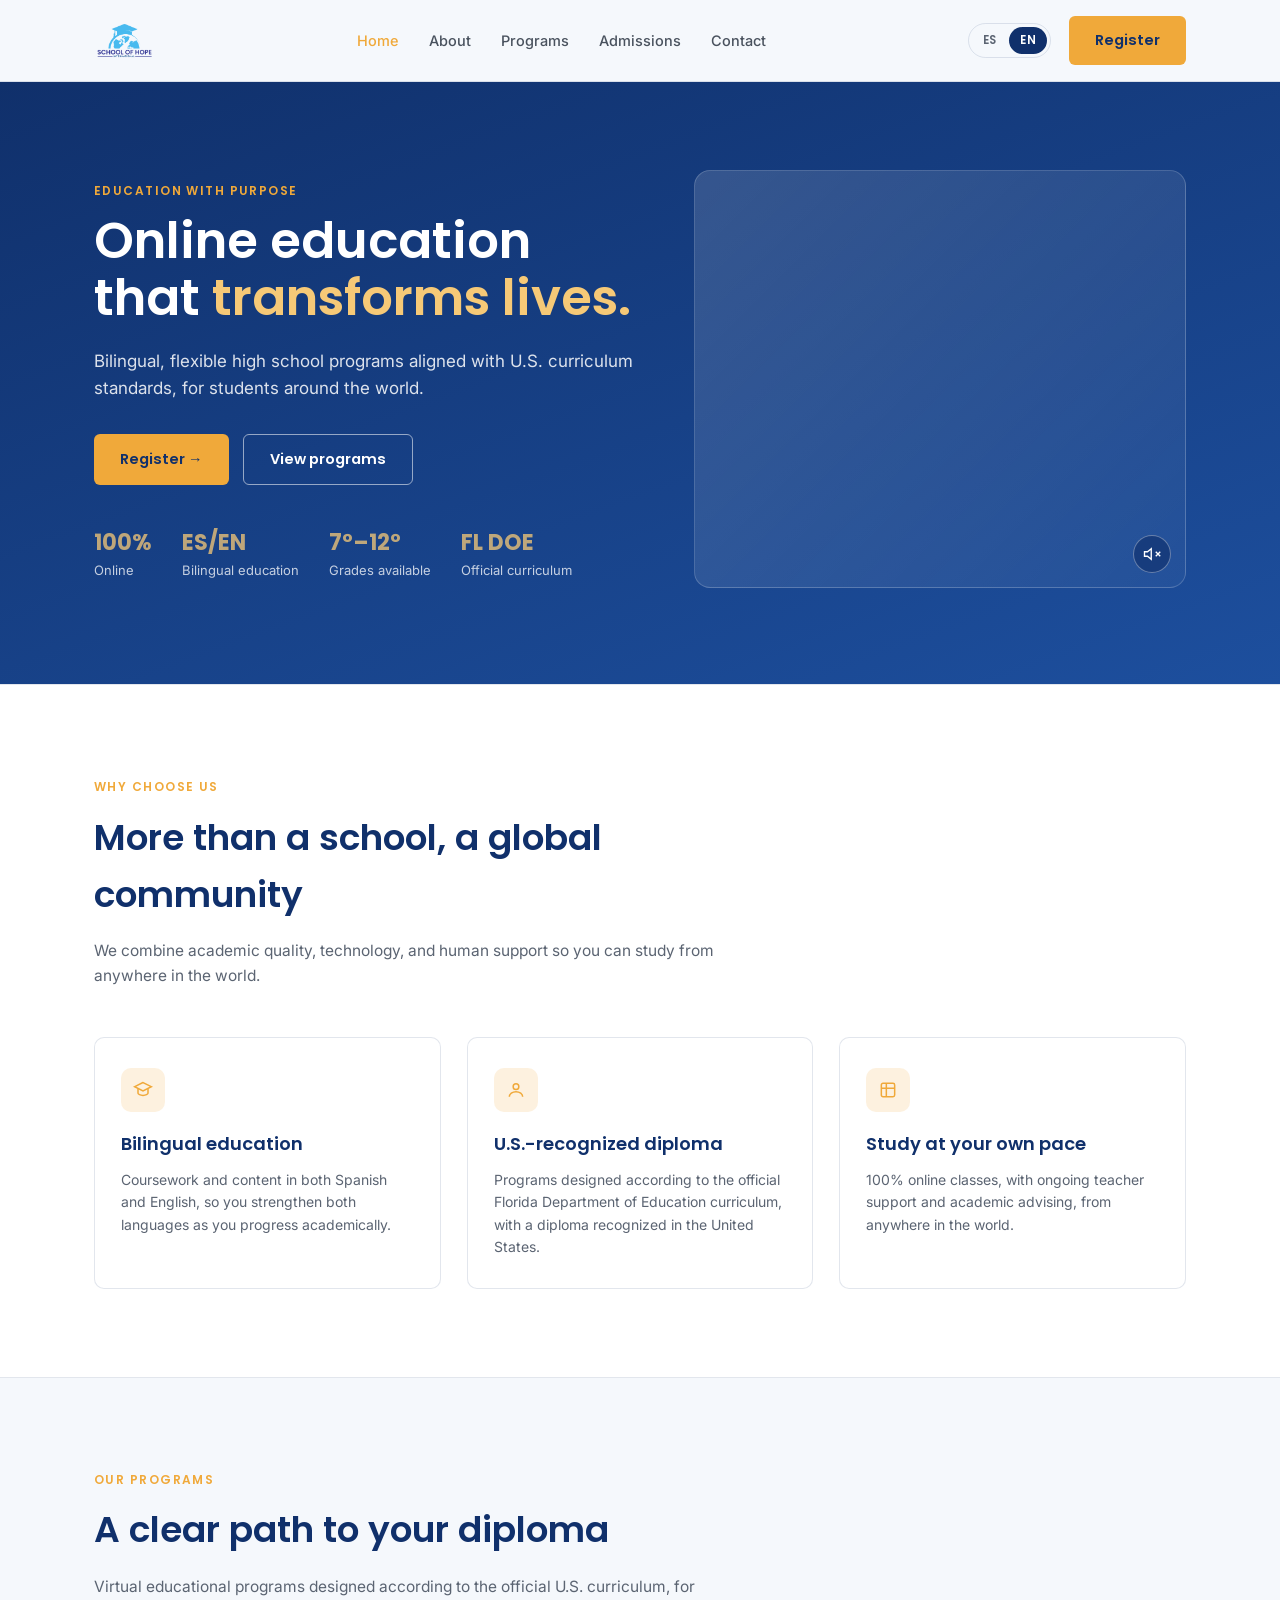
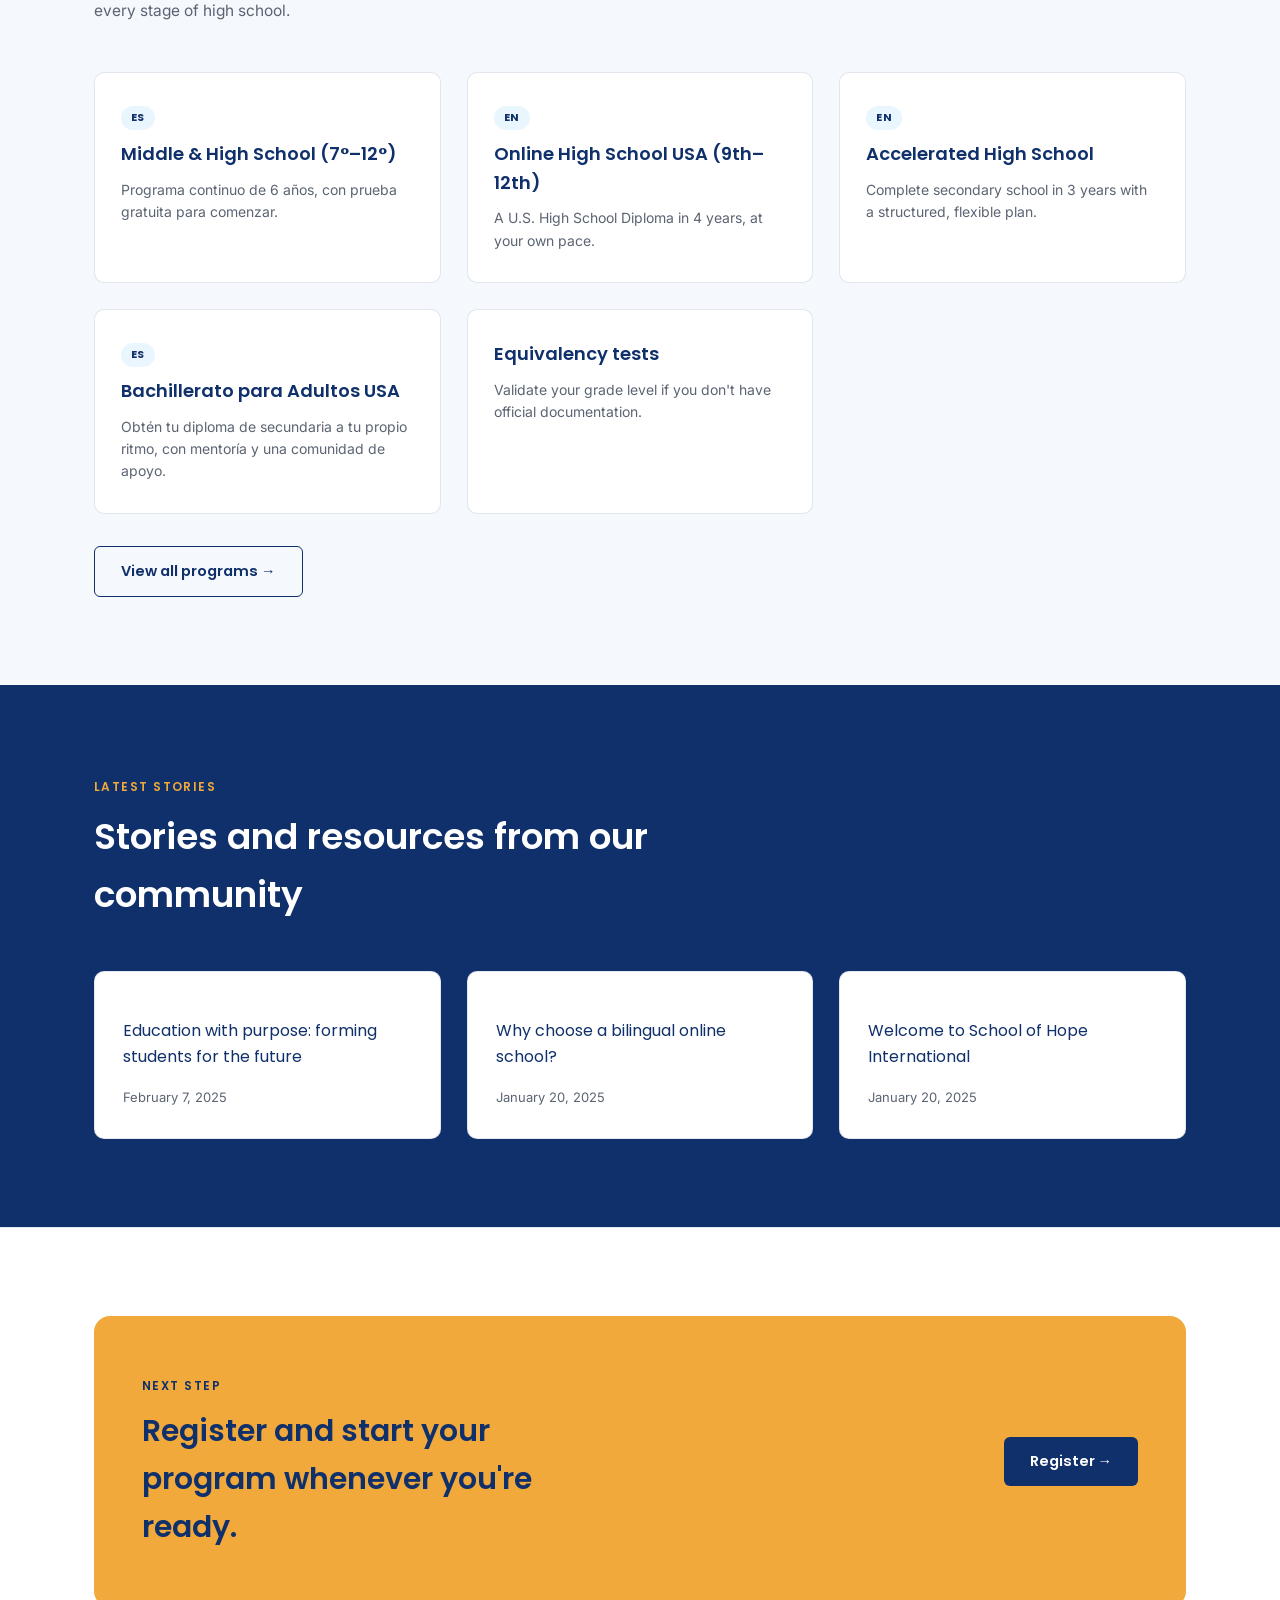
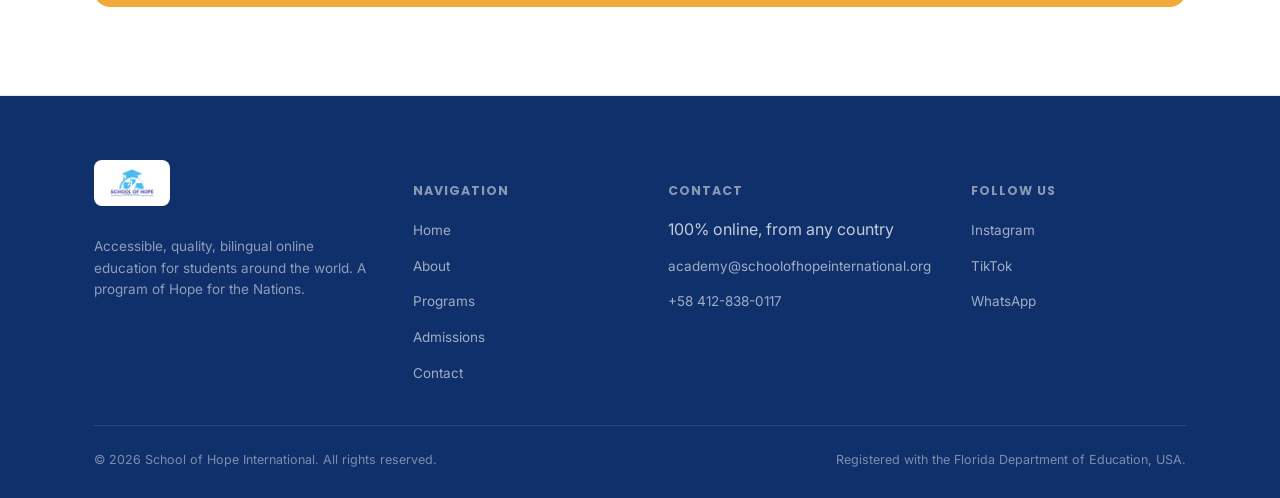
==== index.html @ 3ea9f22f "added video to home page" ====
<!doctype html>
<html lang="es">
<head>
<meta charset="utf-8" />
<meta name="viewport" content="width=device-width, initial-scale=1" />
<title>School of Hope International — Inicio</title>
<meta name="description" content="School of Hope International: bachillerato online y bilingüe, registrado en el Departamento de Educación de Florida, para estudiantes de todo el mundo." />
<link rel="preconnect" href="https://fonts.googleapis.com">
<link href="https://fonts.googleapis.com/css2?family=Inter:wght@400;500;600&family=Poppins:wght@500;600;700&display=swap" rel="stylesheet">
<link rel="stylesheet" href="css/style.css">
</head>
<body>

<header class="site-header">
  <nav class="nav container">
    <a href="index.html" class="brand">
      <img src="assets/logo.png" alt="School of Hope International" class="brand-logo">
    </a>
    <button class="nav-toggle" aria-label="Abrir menú"><span></span><span></span><span></span></button>
    <div class="nav-links">
      <a href="index.html" class="active"><span data-lang="es">Inicio</span><span data-lang="en" hidden>Home</span></a>
      <a href="sobre-nosotros.html"><span data-lang="es">Nosotros</span><span data-lang="en" hidden>About</span></a>
      <a href="programas.html"><span data-lang="es">Programas</span><span data-lang="en" hidden>Programs</span></a>
      <a href="admisiones.html"><span data-lang="es">Admisiones</span><span data-lang="en" hidden>Admissions</span></a>
      <a href="contacto.html"><span data-lang="es">Contacto</span><span data-lang="en" hidden>Contact</span></a>
    </div>
    <div class="nav-cta">
      <div class="lang-switch">
        <button type="button" class="lang-btn" data-set-lang="es">ES</button>
        <button type="button" class="lang-btn" data-set-lang="en">EN</button>
      </div>
      <a href="https://academy.schoolofhopeinternational.org/registro" class="btn btn-primary" target="_blank" rel="noopener"><span data-lang="es">Regístrate</span><span data-lang="en" hidden>Register</span></a>
    </div>
  </nav>
</header>

<section class="hero">
  <div class="container hero-grid">
    <div>
      <span class="eyebrow"><span data-lang="es">Educación con propósito</span><span data-lang="en" hidden>Education with purpose</span></span>
      <h1 data-lang="es">Educación en línea que <span>transforma vidas.</span></h1>
      <h1 data-lang="en" hidden>Online education that <span>transforms lives.</span></h1>
      <p class="lead" data-lang="es">Programas de bachillerato bilingües y flexibles, alineados al currículo de Estados Unidos, para estudiantes de todo el mundo.</p>
      <p class="lead" data-lang="en" hidden>Bilingual, flexible high school programs aligned with U.S. curriculum standards, for students around the world.</p>
      <div class="hero-actions">
        <a href="https://academy.schoolofhopeinternational.org/registro" class="btn btn-primary" target="_blank" rel="noopener"><span data-lang="es">Regístrate →</span><span data-lang="en" hidden>Register →</span></a>
        <a href="programas.html" class="btn btn-outline"><span data-lang="es">Ver programas</span><span data-lang="en" hidden>View programs</span></a>
      </div>
      <div class="hero-stats">
        <div><strong>100%</strong><span data-lang="es">En línea</span><span data-lang="en" hidden>Online</span></div>
        <div><strong>ES/EN</strong><span data-lang="es">Educación bilingüe</span><span data-lang="en" hidden>Bilingual education</span></div>
        <div><strong>7°–12°</strong><span data-lang="es">Grados disponibles</span><span data-lang="en" hidden>Grades available</span></div>
        <div><strong>FL DOE</strong><span data-lang="es">Currículo oficial</span><span data-lang="en" hidden>Official curriculum</span></div>
      </div>
    </div>
    <div class="hero-visual">
      <div class="yt-bg-wrap">
        <iframe src="https://www.youtube.com/embed/GX32_cBIy74?autoplay=1&mute=1&loop=1&playlist=GX32_cBIy74&controls=0&modestbranding=1&rel=0&iv_load_policy=3&playsinline=1&disablekb=1&fs=0&enablejsapi=1" title="School of Hope International" frameborder="0" allow="autoplay; encrypted-media"></iframe>
      </div>
      <button type="button" class="yt-mute-toggle is-muted" aria-label="Activar sonido">
        <svg class="icon-muted" width="18" height="18" viewBox="0 0 24 24" fill="none" stroke="currentColor" stroke-width="1.8"><path d="M11 5 6 9H2v6h4l5 4V5Z"/><path d="M23 9l-6 6M17 9l6 6"/></svg>
        <svg class="icon-unmuted" width="18" height="18" viewBox="0 0 24 24" fill="none" stroke="currentColor" stroke-width="1.8"><path d="M11 5 6 9H2v6h4l5 4V5Z"/><path d="M15.5 8.5a5 5 0 0 1 0 7M19 5a9 9 0 0 1 0 14"/></svg>
      </button>
    </div>
  </div>
</section>

<section class="bg-alt">
  <div class="container">
    <div class="section-head">
      <span class="eyebrow"><span data-lang="es">Por qué elegirnos</span><span data-lang="en" hidden>Why choose us</span></span>
      <h2 data-lang="es">Más que una escuela, una comunidad global</h2>
      <h2 data-lang="en" hidden>More than a school, a global community</h2>
      <p class="sub" data-lang="es">Combinamos calidad académica, tecnología y acompañamiento humano para que estudies desde cualquier lugar del mundo.</p>
      <p class="sub" data-lang="en" hidden>We combine academic quality, technology, and human support so you can study from anywhere in the world.</p>
    </div>
    <div class="grid-3">
      <div class="card">
        <div class="icon"><svg width="20" height="20" viewBox="0 0 24 24" fill="none" stroke="currentColor" stroke-width="1.8"><path d="M12 3 2 8l10 5 10-5-10-5Z"/><path d="M6 10.5V16c0 1 2.7 2.5 6 2.5s6-1.5 6-2.5v-5.5"/></svg></div>
        <h3 data-lang="es">Educación bilingüe</h3>
        <h3 data-lang="en" hidden>Bilingual education</h3>
        <p data-lang="es">Clases y contenidos en español e inglés, diseñados para que domines ambos idiomas mientras avanzas académicamente.</p>
        <p data-lang="en" hidden>Coursework and content in both Spanish and English, so you strengthen both languages as you progress academically.</p>
      </div>
      <div class="card">
        <div class="icon"><svg width="20" height="20" viewBox="0 0 24 24" fill="none" stroke="currentColor" stroke-width="1.8"><circle cx="12" cy="8" r="3.4"/><path d="M4 20c0-3.5 3.6-6 8-6s8 2.5 8 6"/></svg></div>
        <h3 data-lang="es">Diploma reconocido en EE. UU.</h3>
        <h3 data-lang="en" hidden>U.S.-recognized diploma</h3>
        <p data-lang="es">Programas diseñados según el currículo oficial del Departamento de Educación de Florida, con un diploma reconocido en Estados Unidos.</p>
        <p data-lang="en" hidden>Programs designed according to the official Florida Department of Education curriculum, with a diploma recognized in the United States.</p>
      </div>
      <div class="card">
        <div class="icon"><svg width="20" height="20" viewBox="0 0 24 24" fill="none" stroke="currentColor" stroke-width="1.8"><rect x="4" y="4" width="16" height="16" rx="2"/><path d="M4 10h16M10 4v16"/></svg></div>
        <h3 data-lang="es">Estudia a tu propio ritmo</h3>
        <h3 data-lang="en" hidden>Study at your own pace</h3>
        <p data-lang="es">Clases 100% en línea, con acompañamiento docente y asesoría académica constante, desde cualquier lugar del mundo.</p>
        <p data-lang="en" hidden>100% online classes, with ongoing teacher support and academic advising, from anywhere in the world.</p>
      </div>
    </div>
  </div>
</section>

<section>
  <div class="container">
    <div class="section-head">
      <span class="eyebrow"><span data-lang="es">Nuestros programas</span><span data-lang="en" hidden>Our programs</span></span>
      <h2 data-lang="es">Un camino claro hacia tu diploma</h2>
      <h2 data-lang="en" hidden>A clear path to your diploma</h2>
      <p class="sub" data-lang="es">Programas educativos virtuales diseñados según el currículo oficial de Estados Unidos, para cada etapa de la secundaria.</p>
      <p class="sub" data-lang="en" hidden>Virtual educational programs designed according to the official U.S. curriculum, for every stage of high school.</p>
    </div>
    <div class="grid-3">
      <div class="card">
        <span class="lang-tag">ES</span>
        <h3>Middle &amp; High School (7°–12°)</h3>
        <p>Programa continuo de 6 años, con prueba gratuita para comenzar.</p>
      </div>
      <div class="card">
        <span class="lang-tag">EN</span>
        <h3>Online High School USA (9th–12th)</h3>
        <p>A U.S. High School Diploma in 4 years, at your own pace.</p>
      </div>
      <div class="card">
        <span class="lang-tag">EN</span>
        <h3>Accelerated High School</h3>
        <p>Complete secondary school in 3 years with a structured, flexible plan.</p>
      </div>
      <div class="card">
        <span class="lang-tag">ES</span>
        <h3>Bachillerato para Adultos USA</h3>
        <p>Obtén tu diploma de secundaria a tu propio ritmo, con mentoría y una comunidad de apoyo.</p>
      </div>
      <div class="card">
        <h3 data-lang="es">Pruebas de equivalencia</h3>
        <h3 data-lang="en" hidden>Equivalency tests</h3>
        <p data-lang="es">Valida tu grado escolar si no cuentas con documentación oficial.</p>
        <p data-lang="en" hidden>Validate your grade level if you don't have official documentation.</p>
      </div>
    </div>
    <div style="margin-top:32px;">
      <a href="programas.html" class="btn btn-outline-navy"><span data-lang="es">Ver todos los programas →</span><span data-lang="en" hidden>View all programs →</span></a>
    </div>
  </div>
</section>

<section class="bg-navy">
  <div class="container">
    <div class="section-head">
      <span class="eyebrow"><span data-lang="es">Últimas historias</span><span data-lang="en" hidden>Latest stories</span></span>
      <h2 data-lang="es">Historias y recursos de nuestra comunidad</h2>
      <h2 data-lang="en" hidden>Stories and resources from our community</h2>
    </div>
    <div class="grid-3">
      <div class="quote-card">
        <p class="quote-text" style="font-style:normal;" data-lang="es"><a href="https://schoolofhopeinternational.org/educacion-con-proposito/" target="_blank" rel="noopener">Educación con propósito: formando estudiantes para el futuro</a></p>
        <p class="quote-text" style="font-style:normal;" data-lang="en" hidden><a href="https://schoolofhopeinternational.org/educacion-con-proposito/" target="_blank" rel="noopener">Education with purpose: forming students for the future</a></p>
        <div class="attribution"><span data-lang="es">febrero 7, 2025</span><span data-lang="en" hidden>February 7, 2025</span></div>
      </div>
      <div class="quote-card">
        <p class="quote-text" style="font-style:normal;" data-lang="es"><a href="https://schoolofhopeinternational.org/escuela-online-bilingue/" target="_blank" rel="noopener">¿Por qué elegir una escuela online bilingüe?</a></p>
        <p class="quote-text" style="font-style:normal;" data-lang="en" hidden><a href="https://schoolofhopeinternational.org/escuela-online-bilingue/" target="_blank" rel="noopener">Why choose a bilingual online school?</a></p>
        <div class="attribution"><span data-lang="es">enero 20, 2025</span><span data-lang="en" hidden>January 20, 2025</span></div>
      </div>
      <div class="quote-card">
        <p class="quote-text" style="font-style:normal;" data-lang="es"><a href="https://schoolofhopeinternational.org/bienvenidos-a-school-of-hope-international/" target="_blank" rel="noopener">Bienvenidos a School of Hope International</a></p>
        <p class="quote-text" style="font-style:normal;" data-lang="en" hidden><a href="https://schoolofhopeinternational.org/bienvenidos-a-school-of-hope-international/" target="_blank" rel="noopener">Welcome to School of Hope International</a></p>
        <div class="attribution"><span data-lang="es">enero 20, 2025</span><span data-lang="en" hidden>January 20, 2025</span></div>
      </div>
    </div>
  </div>
</section>

<section class="bg-alt">
  <div class="container">
    <div class="cta-banner">
      <div>
        <span class="eyebrow" style="color:var(--navy);"><span data-lang="es">Próximo paso</span><span data-lang="en" hidden>Next step</span></span>
        <h2 data-lang="es">Regístrate y comienza tu programa cuando quieras.</h2>
        <h2 data-lang="en" hidden>Register and start your program whenever you're ready.</h2>
      </div>
      <a href="https://academy.schoolofhopeinternational.org/registro" class="btn" style="background:var(--navy); color:#fff;" target="_blank" rel="noopener"><span data-lang="es">Regístrate →</span><span data-lang="en" hidden>Register →</span></a>
    </div>
  </div>
</section>

<footer class="site-footer">
  <div class="container">
    <div class="footer-grid">
      <div>
        <div class="footer-logo-card"><img src="assets/logo.png" alt="School of Hope International"></div>
        <p class="desc" data-lang="es">Educación bilingüe en línea, accesible y de calidad, para estudiantes de todo el mundo. Un programa de Hope for the Nations.</p>
        <p class="desc" data-lang="en" hidden>Accessible, quality, bilingual online education for students around the world. A program of Hope for the Nations.</p>
      </div>
      <div>
        <h5><span data-lang="es">Navegación</span><span data-lang="en" hidden>Navigation</span></h5>
        <ul class="footer-links">
          <li><a href="index.html"><span data-lang="es">Inicio</span><span data-lang="en" hidden>Home</span></a></li>
          <li><a href="sobre-nosotros.html"><span data-lang="es">Nosotros</span><span data-lang="en" hidden>About</span></a></li>
          <li><a href="programas.html"><span data-lang="es">Programas</span><span data-lang="en" hidden>Programs</span></a></li>
          <li><a href="admisiones.html"><span data-lang="es">Admisiones</span><span data-lang="en" hidden>Admissions</span></a></li>
          <li><a href="contacto.html"><span data-lang="es">Contacto</span><span data-lang="en" hidden>Contact</span></a></li>
        </ul>
      </div>
      <div>
        <h5><span data-lang="es">Contacto</span><span data-lang="en" hidden>Contact</span></h5>
        <ul class="footer-links">
          <li><span data-lang="es">100% en línea, desde cualquier país</span><span data-lang="en" hidden>100% online, from any country</span></li>
          <li><a href="mailto:academy@schoolofhopeinternational.org">academy@schoolofhopeinternational.org</a></li>
          <li><a href="tel:+584128380117">+58 412-838-0117</a></li>
        </ul>
      </div>
      <div>
        <h5><span data-lang="es">Síguenos</span><span data-lang="en" hidden>Follow us</span></h5>
        <ul class="footer-links">
          <li><a href="https://instagram.com/schoolofhopeinternational" target="_blank" rel="noopener">Instagram</a></li>
          <li><a href="https://tiktok.com/@school.of.hope.in" target="_blank" rel="noopener">TikTok</a></li>
          <li><a href="https://wa.me/584243558239" target="_blank" rel="noopener">WhatsApp</a></li>
        </ul>
      </div>
    </div>
    <div class="footer-bottom">
      <span data-lang="es">© 2026 School of Hope International. Todos los derechos reservados.</span>
      <span data-lang="en" hidden>© 2026 School of Hope International. All rights reserved.</span>
      <span data-lang="es">Registrada en el Departamento de Educación de Florida, EE. UU.</span>
      <span data-lang="en" hidden>Registered with the Florida Department of Education, USA.</span>
    </div>
  </div>
</footer>
<script src="js/script.js?v=2"></script>
</body>
</html>
---- css/style.css ----
/* ============================================================
   Plantilla Web para Colegios — style.css
   Cambia los colores principales aquí abajo para personalizar
   toda la plantilla de una vez.
   ============================================================ */

:root {
  --navy: #10306b;
  --navy-soft: #1d4f9e;
  --sky: #3fa9dc;
  --sky-soft: #eaf6fd;
  --gold: #f0a93a;
  --gold-soft: #f6c977;
  --paper: #f5f8fc;
  --paper-card: #ffffff;
  --ink: #1f2937;
  --ink-muted: #5b6472;
  --line: rgba(16, 48, 107, 0.12);
  --font-heading: "Poppins", sans-serif;
  --font-body: "Inter", sans-serif;
}

* { box-sizing: border-box; }

html { scroll-behavior: smooth; }

body {
  margin: 0;
  font-family: var(--font-body);
  color: var(--ink);
  background: var(--paper);
  line-height: 1.6;
}

img { max-width: 100%; display: block; }

a { color: inherit; text-decoration: none; }

h1, h2, h3, h4 {
  font-family: var(--font-heading);
  font-weight: 600;
  margin: 0;
  color: var(--navy);
}

.container {
  width: 100%;
  max-width: 1140px;
  margin: 0 auto;
  padding: 0 24px;
}

.eyebrow {
  font-family: var(--font-heading);
  font-size: 12px;
  font-weight: 600;
  letter-spacing: 0.12em;
  text-transform: uppercase;
  color: var(--gold);
  margin-bottom: 12px;
  display: inline-block;
}

.btn {
  display: inline-flex;
  align-items: center;
  gap: 8px;
  font-family: var(--font-heading);
  font-weight: 600;
  font-size: 14.5px;
  padding: 13px 26px;
  border-radius: 6px;
  transition: transform 0.15s ease, box-shadow 0.15s ease;
}

.btn-primary {
  background: var(--gold);
  color: var(--navy);
}

.btn-primary:hover {
  transform: translateY(-2px);
  box-shadow: 0 8px 18px rgba(240, 169, 58, 0.35);
}

.btn-outline {
  border: 1.5px solid rgba(255, 255, 255, 0.55);
  color: #fff;
}

.btn-outline:hover {
  background: rgba(255, 255, 255, 0.1);
}

.btn-outline-navy {
  border: 1.5px solid var(--navy);
  color: var(--navy);
}

.btn-outline-navy:hover {
  background: rgba(16, 48, 107, 0.06);
}

/* ---------- HEADER / NAV ---------- */

.site-header {
  position: sticky;
  top: 0;
  z-index: 50;
  background: rgba(245, 248, 252, 0.92);
  backdrop-filter: blur(8px);
  border-bottom: 1px solid var(--line);
}

.nav {
  display: flex;
  align-items: center;
  justify-content: space-between;
  padding: 16px 24px;
}

.brand {
  display: flex;
  align-items: center;
  gap: 10px;
  font-family: var(--font-heading);
  font-weight: 700;
  font-size: 18px;
  color: var(--navy);
}

.brand .logo-mark {
  width: 34px;
  height: 34px;
  border-radius: 8px;
  background: var(--navy);
  display: flex;
  align-items: center;
  justify-content: center;
}

.brand-logo { height: 38px; width: auto; display: block; }

.footer-logo-card {
  display: inline-flex;
  background: #fff;
  border-radius: 8px;
  padding: 8px 14px;
  margin-bottom: 16px;
}
.footer-logo-card img { height: 30px; width: auto; display: block; }

.nav-links {
  display: flex;
  align-items: center;
  gap: 30px;
  font-size: 14.5px;
  font-weight: 500;
}

.nav-links a {
  opacity: 0.8;
  transition: opacity 0.15s ease;
}

.nav-links a:hover,
.nav-links a.active {
  opacity: 1;
  color: var(--gold);
}

.nav-cta {
  display: flex;
  align-items: center;
  gap: 18px;
}

.lang-switch {
  display: flex;
  align-items: center;
  border: 1px solid var(--line);
  border-radius: 20px;
  padding: 3px;
  gap: 2px;
}

.lang-btn {
  font-family: var(--font-heading);
  font-size: 11.5px;
  font-weight: 600;
  letter-spacing: 0.03em;
  color: var(--ink-muted);
  background: none;
  border: none;
  border-radius: 16px;
  padding: 5px 11px;
  cursor: pointer;
  transition: background 0.15s ease, color 0.15s ease;
}

.lang-btn.active {
  background: var(--navy);
  color: #fff;
}

.nav-toggle {
  display: none;
  background: none;
  border: none;
  cursor: pointer;
  padding: 6px;
}

.nav-toggle span {
  display: block;
  width: 24px;
  height: 2px;
  background: var(--navy);
  margin: 5px 0;
  transition: 0.2s ease;
}

@media (max-width: 860px) {
  .nav-links { position: absolute; top: 100%; left: 0; right: 0; background: var(--paper); flex-direction: column; align-items: flex-start; gap: 0; border-bottom: 1px solid var(--line); max-height: 0; overflow: hidden; transition: max-height 0.25s ease; }
  .nav-links.open { max-height: 400px; }
  .nav-links a { padding: 14px 24px; width: 100%; border-bottom: 1px solid var(--line); }
  .nav-toggle { display: block; }
  .nav-cta .btn-primary { display: none; }
}

/* ---------- HERO ---------- */

.hero {
  background: linear-gradient(160deg, var(--navy) 0%, var(--navy-soft) 100%);
  color: #fff;
  padding: 88px 0 96px;
}

.hero-grid {
  display: grid;
  grid-template-columns: 1.05fr 0.95fr;
  gap: 56px;
  align-items: center;
}

.hero h1 {
  color: #fff;
  font-size: clamp(32px, 4.4vw, 50px);
  line-height: 1.15;
  margin-bottom: 20px;
}

.hero h1 span { color: var(--gold-soft); }

.hero p.lead {
  font-size: 17px;
  max-width: 50ch;
  opacity: 0.85;
  margin-bottom: 32px;
}

.hero-actions { display: flex; gap: 14px; flex-wrap: wrap; margin-bottom: 40px; }

.hero-stats {
  display: flex;
  gap: 30px;
  flex-wrap: wrap;
  font-size: 13px;
  opacity: 0.75;
}

.hero-stats strong {
  display: block;
  font-family: var(--font-heading);
  font-size: 22px;
  color: var(--gold-soft);
}

.hero-visual {
  aspect-ratio: 4/3.4;
  border-radius: 16px;
  background: linear-gradient(135deg, rgba(255,255,255,0.14), rgba(255,255,255,0.04));
  border: 1px solid rgba(255,255,255,0.18);
  display: flex;
  align-items: center;
  justify-content: center;
  position: relative;
  overflow: hidden;
}

.hero-visual .placeholder-label {
  font-family: var(--font-heading);
  font-size: 13px;
  letter-spacing: 0.08em;
  text-transform: uppercase;
  color: rgba(255,255,255,0.55);
  border: 1px dashed rgba(255,255,255,0.3);
  padding: 10px 18px;
  border-radius: 6px;
}

/* Crops a 16:9 embed to fill the 4/3.4 .hero-visual box, like object-fit: cover. */
.yt-bg-wrap {
  position: absolute;
  inset: 0;
  overflow: hidden;
  pointer-events: none;
}
.yt-bg-wrap iframe {
  position: absolute;
  top: 0;
  left: 50%;
  width: 152%;
  height: 100%;
  transform: translateX(-50%);
  border: 0;
}

.yt-mute-toggle {
  position: absolute;
  right: 14px;
  bottom: 14px;
  z-index: 2;
  width: 38px;
  height: 38px;
  border-radius: 50%;
  background: rgba(16,48,107,0.6);
  border: 1px solid rgba(255,255,255,0.35);
  color: #fff;
  display: flex;
  align-items: center;
  justify-content: center;
  cursor: pointer;
  transition: background 0.15s ease;
}
.yt-mute-toggle:hover { background: rgba(16,48,107,0.85); }
.yt-mute-toggle .icon-unmuted { display: none; }
.yt-mute-toggle:not(.is-muted) .icon-muted { display: none; }
.yt-mute-toggle:not(.is-muted) .icon-unmuted { display: block; }

/* ---------- SECTIONS ---------- */

section { padding: 88px 0; }

.section-head { max-width: 640px; margin-bottom: 48px; }
.section-head p.eyebrow { margin-bottom: 12px; }
.section-head h2 { font-size: clamp(26px, 3.2vw, 36px); margin-bottom: 12px; }
.section-head p.sub { color: var(--ink-muted); font-size: 15.5px; }

.bg-alt { background: var(--paper-card); border-top: 1px solid var(--line); border-bottom: 1px solid var(--line); }
.bg-navy { background: var(--navy); color: #fff; }
.bg-navy .section-head h2 { color: #fff; }
.bg-navy .section-head p.sub { color: rgba(255,255,255,0.7); }

.grid-3 { display: grid; grid-template-columns: repeat(3, 1fr); gap: 26px; }
.grid-2 { display: grid; grid-template-columns: repeat(2, 1fr); gap: 26px; }
.grid-4 { display: grid; grid-template-columns: repeat(4, 1fr); gap: 22px; }

@media (max-width: 860px) {
  .hero-grid { grid-template-columns: 1fr; }
  .grid-3, .grid-4 { grid-template-columns: 1fr 1fr; }
  .grid-2 { grid-template-columns: 1fr; }
}
@media (max-width: 560px) {
  .grid-3, .grid-4 { grid-template-columns: 1fr; }
}

.card {
  background: var(--paper-card);
  border: 1px solid var(--line);
  border-radius: 10px;
  padding: 30px 26px;
}

.card .icon {
  width: 44px;
  height: 44px;
  border-radius: 10px;
  background: rgba(240, 169, 58, 0.16);
  display: flex;
  align-items: center;
  justify-content: center;
  margin-bottom: 18px;
  color: var(--gold);
}

.card h3 { font-size: 18px; margin-bottom: 10px; }
.card p { font-size: 14px; color: var(--ink-muted); margin: 0; }

.stat-card {
  text-align: center;
  padding: 30px 16px;
  border-radius: 10px;
  background: rgba(255,255,255,0.06);
  border: 1px solid rgba(255,255,255,0.14);
}
.stat-card strong {
  display: block;
  font-family: var(--font-heading);
  font-size: 32px;
  color: var(--gold-soft);
  margin-bottom: 6px;
}
.stat-card span { font-size: 13px; opacity: 0.75; }

.quote-card {
  background: var(--paper-card);
  border: 1px solid var(--line);
  border-radius: 10px;
  padding: 30px 28px;
}
.quote-card p.quote-text {
  font-family: var(--font-heading);
  font-style: italic;
  font-size: 16px;
  color: var(--navy);
  margin-bottom: 18px;
}
.quote-card .attribution {
  font-size: 13px;
  color: var(--ink-muted);
  display: flex;
  align-items: center;
  gap: 10px;
}
.quote-card .avatar {
  width: 34px;
  height: 34px;
  border-radius: 50%;
  background: var(--gold-soft);
}

.team-photo {
  width: 88px;
  height: 88px;
  border-radius: 50%;
  object-fit: cover;
  border: 3px solid var(--sky-soft);
}

.lang-tag {
  display: inline-block;
  font-family: var(--font-heading);
  font-size: 11px;
  font-weight: 700;
  letter-spacing: 0.04em;
  color: var(--navy);
  background: var(--sky-soft);
  padding: 3px 10px;
  border-radius: 20px;
  margin-bottom: 10px;
}

.cta-banner {
  background: var(--gold);
  border-radius: 16px;
  padding: 56px 48px;
  display: flex;
  justify-content: space-between;
  align-items: center;
  gap: 30px;
  flex-wrap: wrap;
}
.cta-banner h2 { font-size: clamp(22px, 2.6vw, 30px); max-width: 20ch; }

.timeline { border-top: 1px solid var(--line); }
.timeline-item {
  display: grid;
  grid-template-columns: 90px 1fr;
  gap: 20px;
  padding: 26px 0;
  border-bottom: 1px solid var(--line);
}
.timeline-item .step-num {
  font-family: var(--font-heading);
  font-weight: 700;
  font-size: 28px;
  color: var(--gold);
  opacity: 0.7;
}
.timeline-item h3 { font-size: 17px; margin-bottom: 6px; }
.timeline-item p { color: var(--ink-muted); font-size: 14.5px; margin: 0; max-width: 60ch; }

.list-check { list-style: none; padding: 0; margin: 0; display: flex; flex-direction: column; gap: 12px; }
.list-check li { padding-left: 26px; position: relative; font-size: 14.5px; }
.list-check li::before {
  content: "✓";
  position: absolute;
  left: 0;
  color: var(--gold);
  font-weight: 700;
}

table.pricing-table {
  width: 100%;
  border-collapse: collapse;
  background: var(--paper-card);
  border: 1px solid var(--line);
  border-radius: 10px;
  overflow: hidden;
}
table.pricing-table th, table.pricing-table td {
  padding: 16px 20px;
  text-align: left;
  border-bottom: 1px solid var(--line);
  font-size: 14.5px;
}
table.pricing-table th {
  font-family: var(--font-heading);
  background: rgba(16,48,107,0.04);
  color: var(--navy);
}

/* ---------- FORM (contacto.html) ---------- */

.form-card {
  background: var(--paper-card);
  border: 1px solid var(--line);
  border-radius: 12px;
  padding: 36px;
}
.form-row { display: flex; flex-direction: column; gap: 6px; margin-bottom: 20px; }
.form-row label { font-size: 13.5px; font-weight: 600; color: var(--navy); }
.form-row input,
.form-row select,
.form-row textarea {
  font-family: var(--font-body);
  font-size: 14.5px;
  padding: 12px 14px;
  border: 1px solid var(--line);
  border-radius: 6px;
  background: var(--paper);
  color: var(--ink);
}
.form-row textarea { resize: vertical; min-height: 110px; }
.form-note { font-size: 12.5px; color: var(--ink-muted); margin-top: 10px; }

.contact-info-list { display: flex; flex-direction: column; gap: 22px; }
.contact-info-list .item { display: flex; gap: 14px; align-items: flex-start; }
.contact-info-list .item .icon {
  width: 38px; height: 38px; border-radius: 9px;
  background: rgba(16,48,107,0.06); display: flex; align-items: center; justify-content: center;
  color: var(--navy); flex-shrink: 0;
}
.contact-info-list .item h4 { font-size: 14.5px; margin-bottom: 3px; }
.contact-info-list .item p { font-size: 13.5px; color: var(--ink-muted); margin: 0; }

.map-placeholder {
  aspect-ratio: 16/9;
  border-radius: 10px;
  border: 1px dashed var(--line);
  background: rgba(16,48,107,0.04);
  display: flex;
  align-items: center;
  justify-content: center;
  font-family: var(--font-heading);
  font-size: 13px;
  color: var(--ink-muted);
  text-transform: uppercase;
  letter-spacing: 0.06em;
}

/* ---------- FOOTER ---------- */

.site-footer {
  background: var(--navy);
  color: rgba(255,255,255,0.75);
  padding: 64px 0 28px;
}
.footer-grid {
  display: grid;
  grid-template-columns: 1.3fr 1fr 1fr 1fr;
  gap: 40px;
  padding-bottom: 40px;
  border-bottom: 1px solid rgba(255,255,255,0.12);
}
.footer-grid h5 {
  font-family: var(--font-heading);
  font-size: 12.5px;
  text-transform: uppercase;
  letter-spacing: 0.08em;
  color: rgba(255,255,255,0.5);
  margin-bottom: 16px;
}
.footer-grid .brand { color: #fff; margin-bottom: 14px; }
.footer-grid p.desc { font-size: 13.5px; opacity: 0.7; max-width: 32ch; }
.footer-links { list-style: none; padding: 0; margin: 0; display: flex; flex-direction: column; gap: 10px; }
.footer-links a { font-size: 13.5px; opacity: 0.8; }
.footer-links a:hover { opacity: 1; }
.footer-bottom {
  display: flex;
  justify-content: space-between;
  flex-wrap: wrap;
  gap: 10px;
  padding-top: 24px;
  font-size: 12.5px;
  opacity: 0.6;
}

@media (max-width: 860px) {
  .footer-grid { grid-template-columns: 1fr 1fr; }
}
@media (max-width: 560px) {
  .footer-grid { grid-template-columns: 1fr; }
  .cta-banner { flex-direction: column; align-items: flex-start; }
}

/* ---------- PAGE HEADER (inner pages) ---------- */
.page-header {
  background: var(--navy);
  color: #fff;
  padding: 64px 0 56px;
  text-align: center;
}
.page-header h1 { color: #fff; font-size: clamp(28px, 3.6vw, 42px); }
.page-header p { max-width: 56ch; margin: 14px auto 0; opacity: 0.8; font-size: 15px; }
.breadcrumb { font-size: 12.5px; opacity: 0.6; margin-bottom: 14px; }
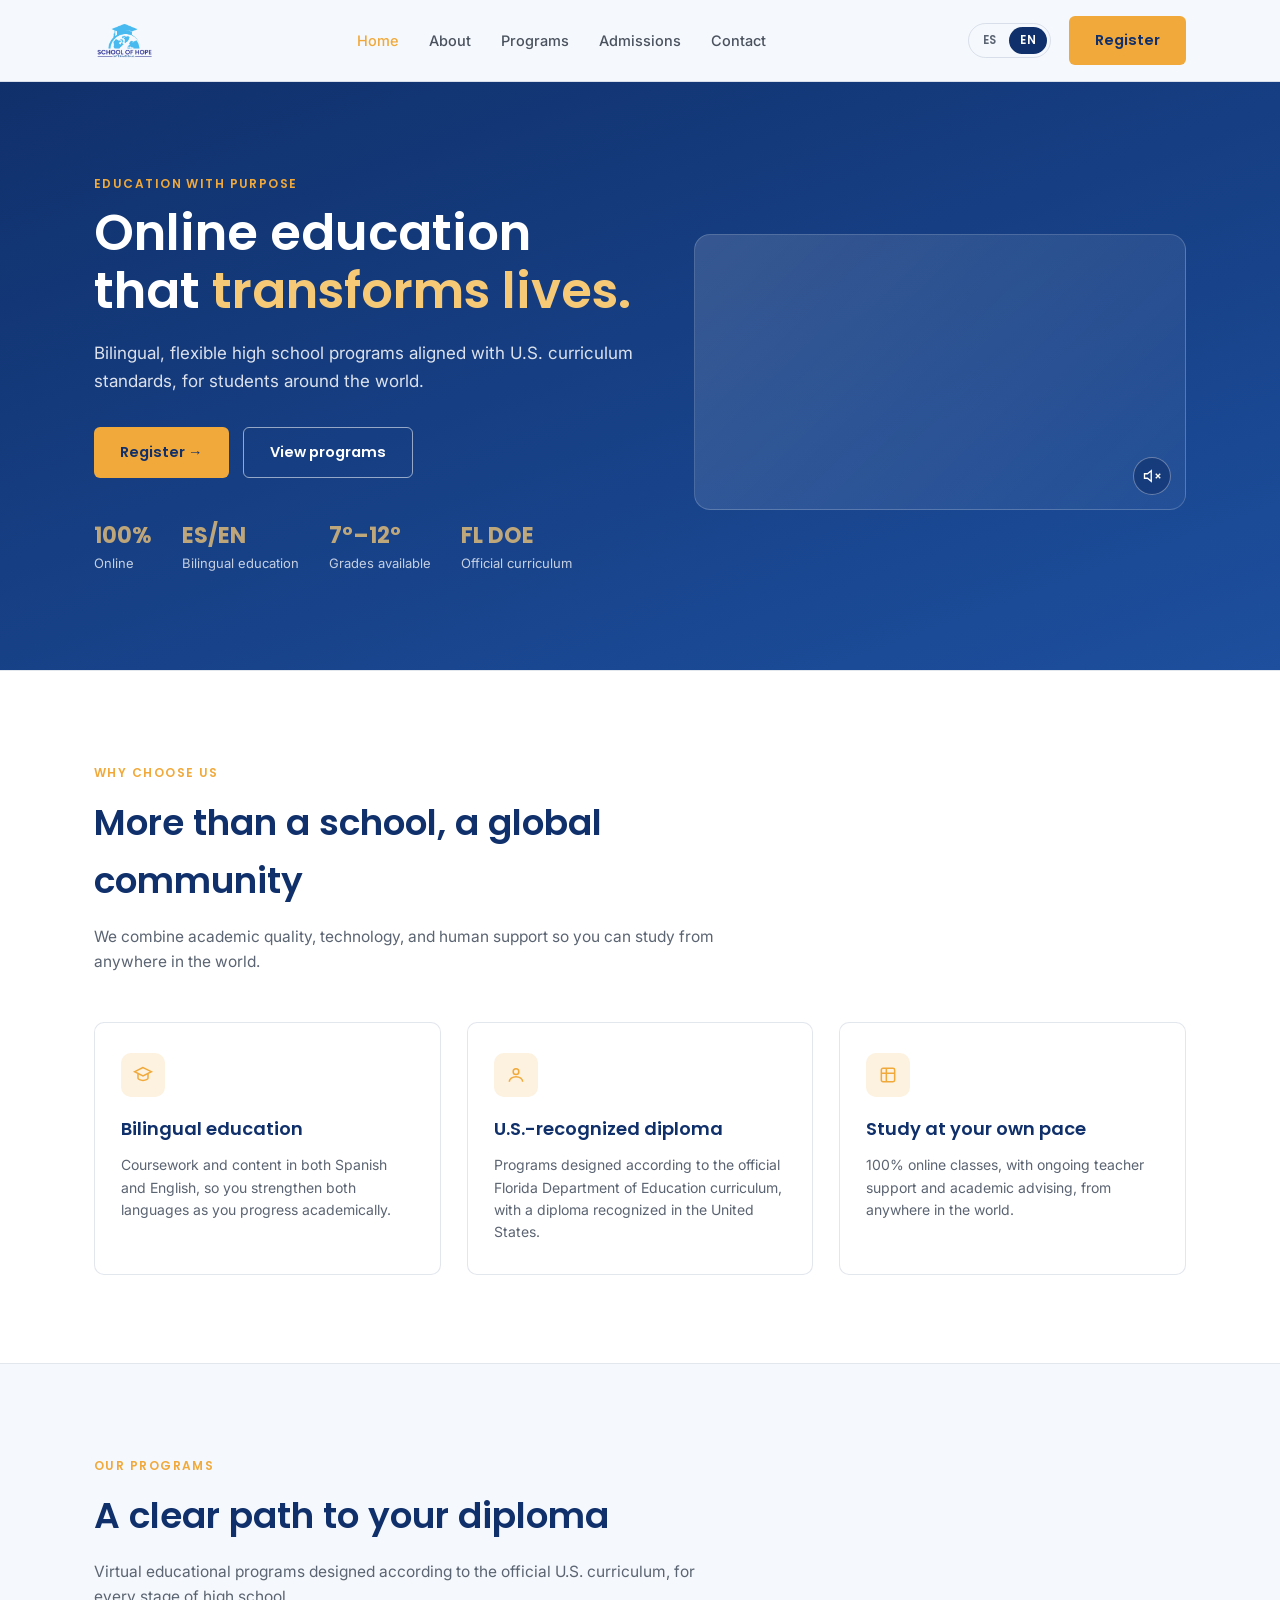
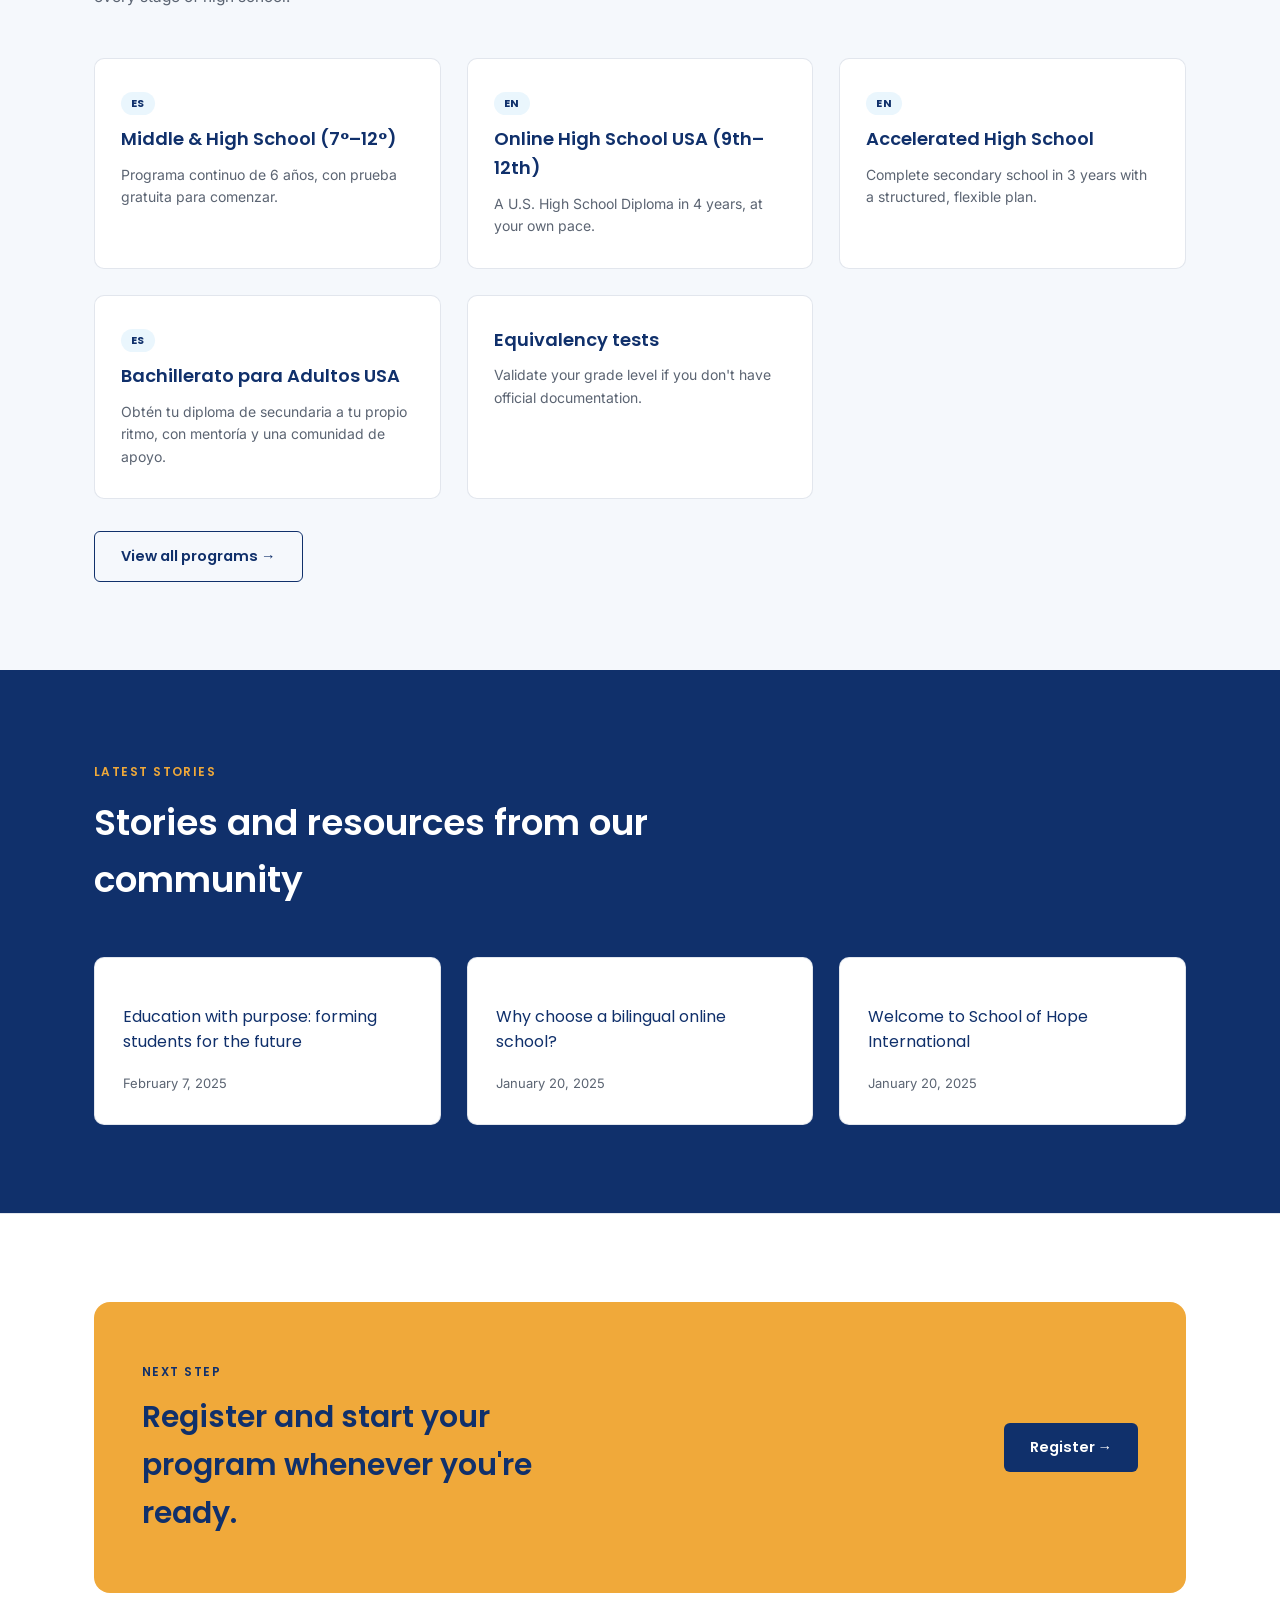
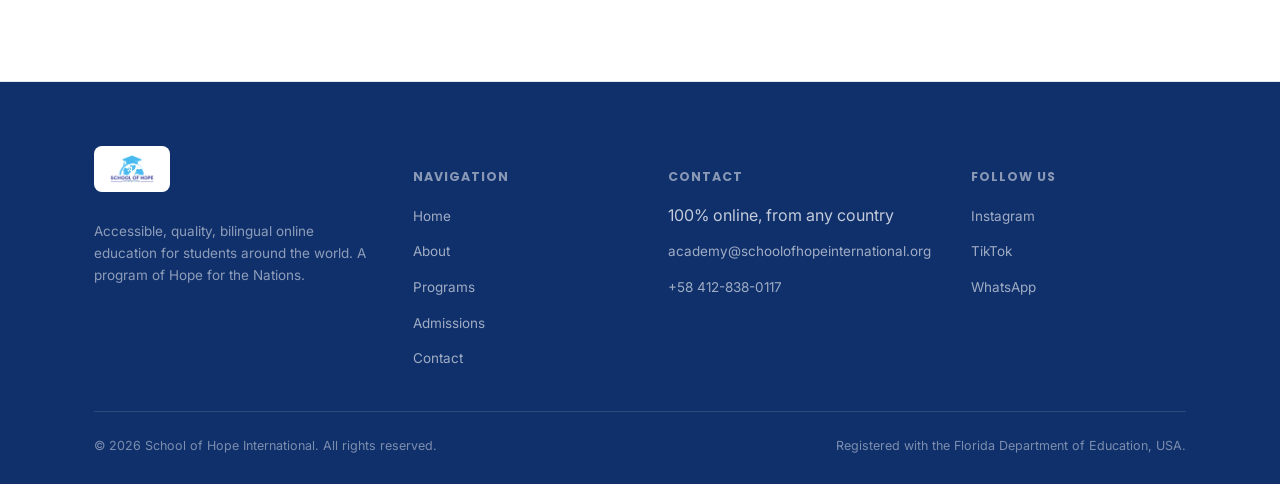
==== commit 91df8d1e: "fix video ratio" ====
--- a/index.html
+++ b/index.html
@@ -53,7 +53,7 @@
         <div><strong>FL DOE</strong><span data-lang="es">Currículo oficial</span><span data-lang="en" hidden>Official curriculum</span></div>
       </div>
     </div>
-    <div class="hero-visual">
+    <div class="hero-visual hero-video">
       <div class="yt-bg-wrap">
         <iframe src="https://www.youtube.com/embed/GX32_cBIy74?autoplay=1&mute=1&loop=1&playlist=GX32_cBIy74&controls=0&modestbranding=1&rel=0&iv_load_policy=3&playsinline=1&disablekb=1&fs=0&enablejsapi=1" title="School of Hope International" frameborder="0" allow="autoplay; encrypted-media"></iframe>
       </div>
--- a/css/style.css
+++ b/css/style.css
@@ -300,6 +300,9 @@
 }
 
 /* Crops a 16:9 embed to fill the 4/3.4 .hero-visual box, like object-fit: cover. */
+.hero-visual.hero-video {
+  aspect-ratio: 16/9;
+}
 .yt-bg-wrap {
   position: absolute;
   inset: 0;
@@ -308,11 +311,9 @@
 }
 .yt-bg-wrap iframe {
   position: absolute;
-  top: 0;
-  left: 50%;
-  width: 152%;
+  inset: 0;
+  width: 100%;
   height: 100%;
-  transform: translateX(-50%);
   border: 0;
 }
 
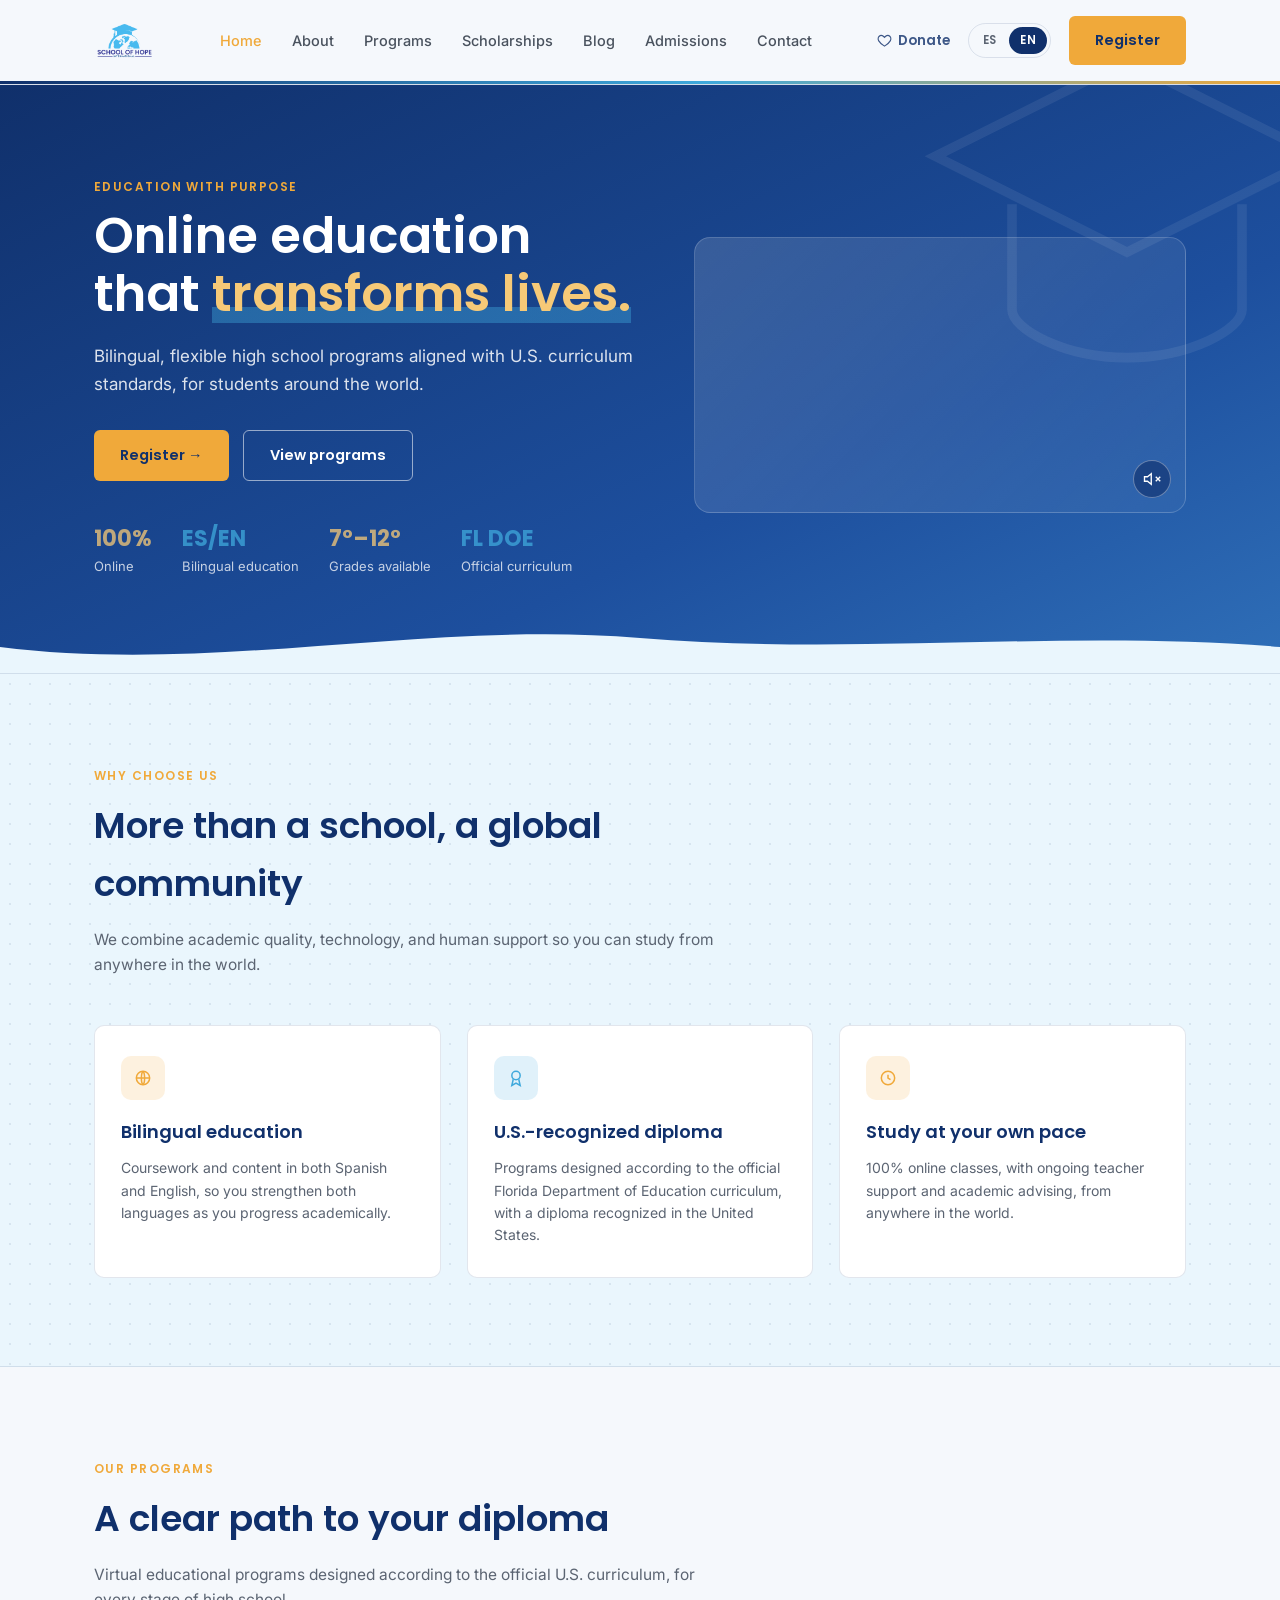
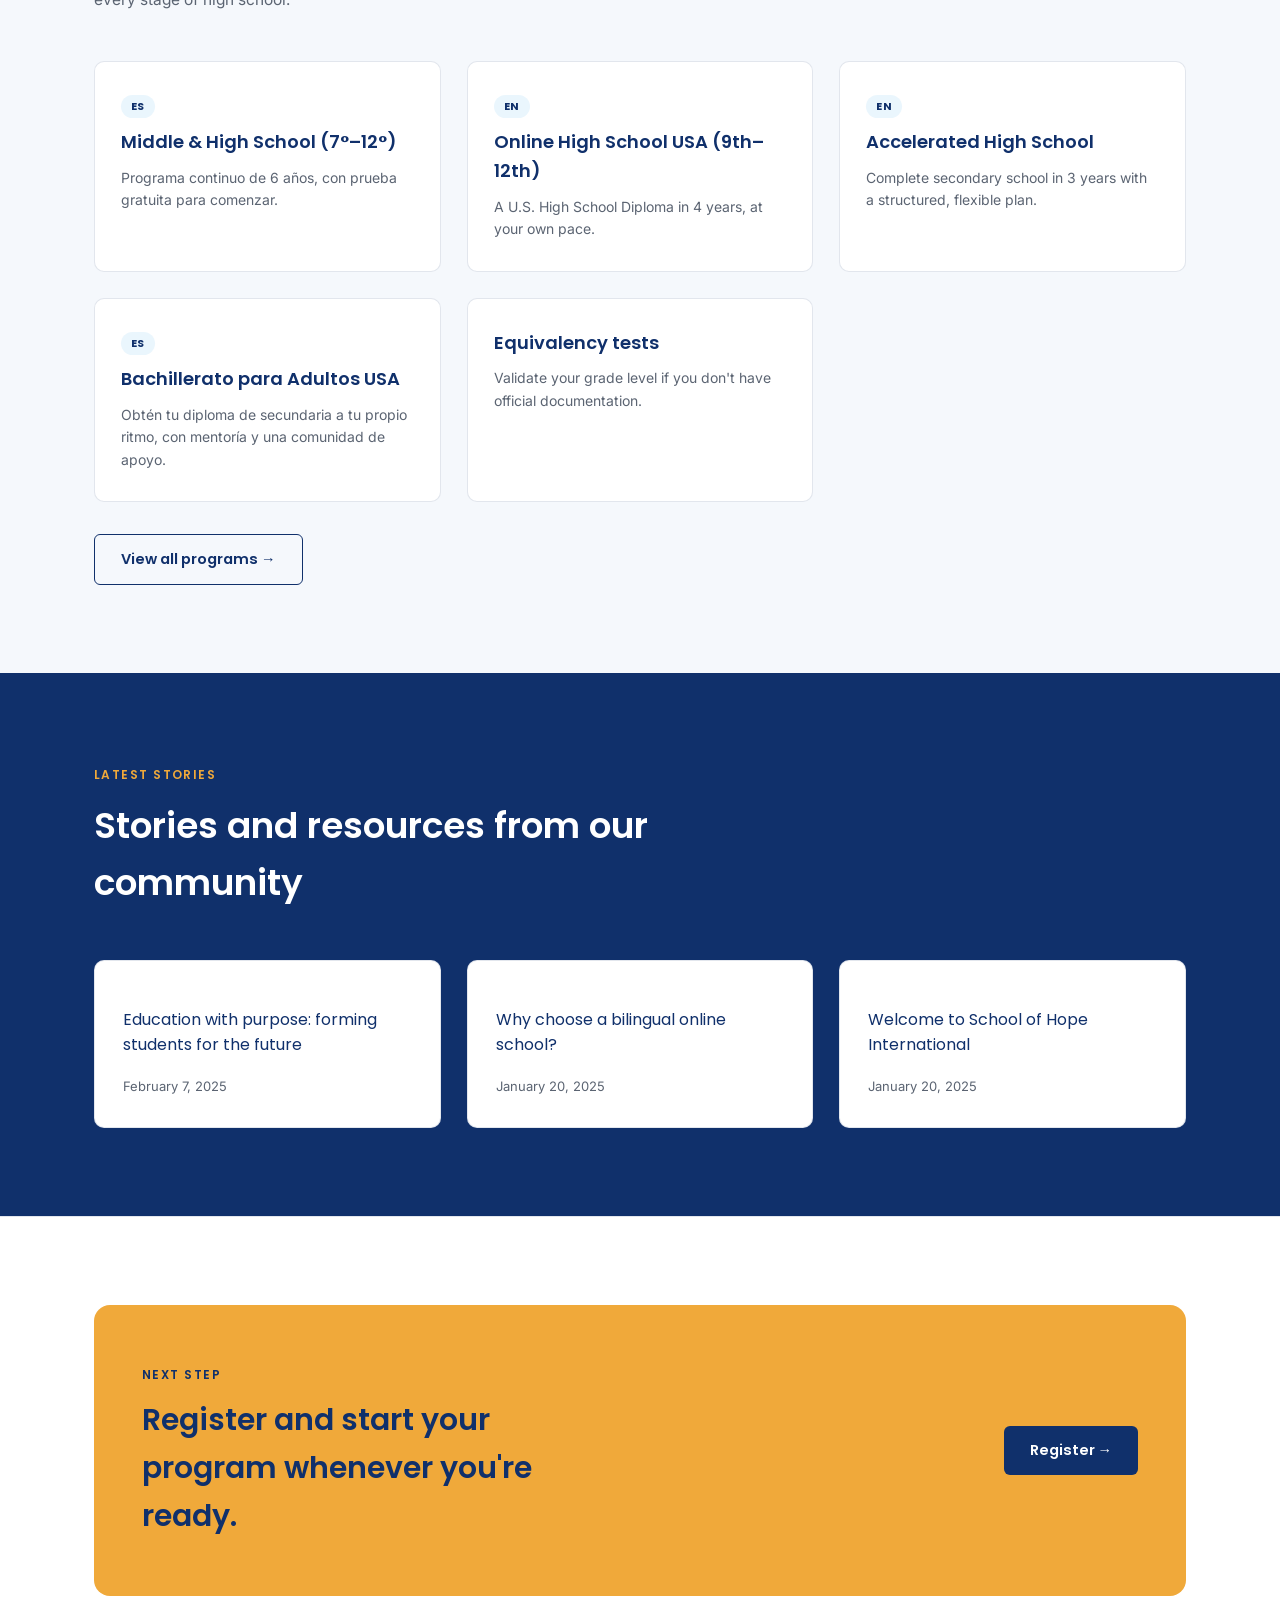
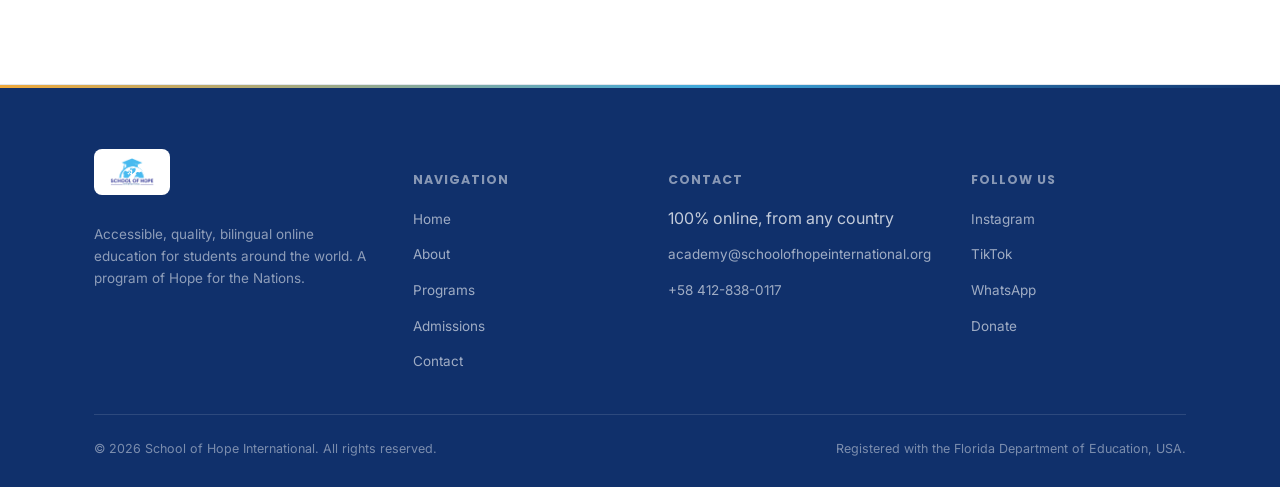
==== commit 63cab8e5: "blog and admin" ====
--- a/index.html
+++ b/index.html
@@ -3,6 +3,15 @@
 <head>
 <meta charset="utf-8" />
 <meta name="viewport" content="width=device-width, initial-scale=1" />
+
+<!-- Google Analytics (GA4) — replace G-XXXXXXXXXX with your real Measurement ID -->
+<script async src="https://www.googletagmanager.com/gtag/js?id=G-XXXXXXXXXX"></script>
+<script>
+  window.dataLayer = window.dataLayer || [];
+  function gtag(){dataLayer.push(arguments);}
+  gtag("js", new Date());
+  gtag("config", "G-XXXXXXXXXX");
+</script>
 <title>School of Hope International — Inicio</title>
 <meta name="description" content="School of Hope International: bachillerato online y bilingüe, registrado en el Departamento de Educación de Florida, para estudiantes de todo el mundo." />
 <link rel="preconnect" href="https://fonts.googleapis.com">
@@ -21,10 +30,13 @@
       <a href="index.html" class="active"><span data-lang="es">Inicio</span><span data-lang="en" hidden>Home</span></a>
       <a href="sobre-nosotros.html"><span data-lang="es">Nosotros</span><span data-lang="en" hidden>About</span></a>
       <a href="programas.html"><span data-lang="es">Programas</span><span data-lang="en" hidden>Programs</span></a>
+      <a href="becas.html"><span data-lang="es">Becas</span><span data-lang="en" hidden>Scholarships</span></a>
+      <a href="blog.html"><span data-lang="es">Blog</span><span data-lang="en" hidden>Blog</span></a>
       <a href="admisiones.html"><span data-lang="es">Admisiones</span><span data-lang="en" hidden>Admissions</span></a>
       <a href="contacto.html"><span data-lang="es">Contacto</span><span data-lang="en" hidden>Contact</span></a>
     </div>
     <div class="nav-cta">
+      <a href="https://www.paypal.com/donate?hosted_button_id=JWBZEQHW76WC4" class="donate-link" target="_blank" rel="noopener"><svg width="15" height="15" viewBox="0 0 24 24" fill="none" stroke="currentColor" stroke-width="1.8"><path d="M12 21s-7-4.3-9.5-8.8C1 9 2 5.5 5 4.2c2.3-1 4.7 0 7 2.8 2.3-2.8 4.7-3.8 7-2.8 3 1.3 4 4.8 2.5 8-2.5 4.5-9.5 8.8-9.5 8.8Z"/></svg><span data-lang="es">Donar</span><span data-lang="en" hidden>Donate</span></a>
       <div class="lang-switch">
         <button type="button" class="lang-btn" data-set-lang="es">ES</button>
         <button type="button" class="lang-btn" data-set-lang="en">EN</button>
@@ -35,6 +47,7 @@
 </header>
 
 <section class="hero">
+  <svg class="hero-watermark" viewBox="0 0 24 24" fill="none" stroke="#fff" stroke-width="0.5" aria-hidden="true"><path d="M12 3 2 8l10 5 10-5-10-5Z"/><path d="M6 10.5V16c0 1 2.7 2.5 6 2.5s6-1.5 6-2.5v-5.5"/></svg>
   <div class="container hero-grid">
     <div>
       <span class="eyebrow"><span data-lang="es">Educación con propósito</span><span data-lang="en" hidden>Education with purpose</span></span>
@@ -63,9 +76,10 @@
       </button>
     </div>
   </div>
-</section>
-
-<section class="bg-alt">
+  <svg class="hero-wave" viewBox="0 0 1440 54" preserveAspectRatio="none" aria-hidden="true"><path d="M0 27 C 240 54 480 0 720 18 C 960 36 1200 9 1440 27 L1440 54 L0 54 Z"/></svg>
+</section>
+
+<section class="bg-sky">
   <div class="container">
     <div class="section-head">
       <span class="eyebrow"><span data-lang="es">Por qué elegirnos</span><span data-lang="en" hidden>Why choose us</span></span>
@@ -76,21 +90,21 @@
     </div>
     <div class="grid-3">
       <div class="card">
-        <div class="icon"><svg width="20" height="20" viewBox="0 0 24 24" fill="none" stroke="currentColor" stroke-width="1.8"><path d="M12 3 2 8l10 5 10-5-10-5Z"/><path d="M6 10.5V16c0 1 2.7 2.5 6 2.5s6-1.5 6-2.5v-5.5"/></svg></div>
+        <div class="icon"><svg width="20" height="20" viewBox="0 0 24 24" fill="none" stroke="currentColor" stroke-width="1.8"><circle cx="12" cy="12" r="8"/><path d="M4 12h16M12 4c2.6 2.4 2.6 13.6 0 16M12 4c-2.6 2.4-2.6 13.6 0 16"/></svg></div>
         <h3 data-lang="es">Educación bilingüe</h3>
         <h3 data-lang="en" hidden>Bilingual education</h3>
         <p data-lang="es">Clases y contenidos en español e inglés, diseñados para que domines ambos idiomas mientras avanzas académicamente.</p>
         <p data-lang="en" hidden>Coursework and content in both Spanish and English, so you strengthen both languages as you progress academically.</p>
       </div>
       <div class="card">
-        <div class="icon"><svg width="20" height="20" viewBox="0 0 24 24" fill="none" stroke="currentColor" stroke-width="1.8"><circle cx="12" cy="8" r="3.4"/><path d="M4 20c0-3.5 3.6-6 8-6s8 2.5 8 6"/></svg></div>
+        <div class="icon"><svg width="20" height="20" viewBox="0 0 24 24" fill="none" stroke="currentColor" stroke-width="1.8"><circle cx="12" cy="9" r="5"/><path d="M8.7 13.5 7 21l5-3 5 3-1.7-7.5"/></svg></div>
         <h3 data-lang="es">Diploma reconocido en EE. UU.</h3>
         <h3 data-lang="en" hidden>U.S.-recognized diploma</h3>
         <p data-lang="es">Programas diseñados según el currículo oficial del Departamento de Educación de Florida, con un diploma reconocido en Estados Unidos.</p>
         <p data-lang="en" hidden>Programs designed according to the official Florida Department of Education curriculum, with a diploma recognized in the United States.</p>
       </div>
       <div class="card">
-        <div class="icon"><svg width="20" height="20" viewBox="0 0 24 24" fill="none" stroke="currentColor" stroke-width="1.8"><rect x="4" y="4" width="16" height="16" rx="2"/><path d="M4 10h16M10 4v16"/></svg></div>
+        <div class="icon"><svg width="20" height="20" viewBox="0 0 24 24" fill="none" stroke="currentColor" stroke-width="1.8"><circle cx="12" cy="12" r="8"/><path d="M12 8v4l3 2"/></svg></div>
         <h3 data-lang="es">Estudia a tu propio ritmo</h3>
         <h3 data-lang="en" hidden>Study at your own pace</h3>
         <p data-lang="es">Clases 100% en línea, con acompañamiento docente y asesoría académica constante, desde cualquier lugar del mundo.</p>
@@ -110,32 +124,32 @@
       <p class="sub" data-lang="en" hidden>Virtual educational programs designed according to the official U.S. curriculum, for every stage of high school.</p>
     </div>
     <div class="grid-3">
-      <div class="card">
+      <a class="card" href="https://academy.schoolofhopeinternational.org/programa/792ff15c18c747e6aa528db35e0d0b63" target="_blank" rel="noopener">
         <span class="lang-tag">ES</span>
         <h3>Middle &amp; High School (7°–12°)</h3>
         <p>Programa continuo de 6 años, con prueba gratuita para comenzar.</p>
-      </div>
-      <div class="card">
+      </a>
+      <a class="card" href="https://academy.schoolofhopeinternational.org/programa/ba31f46ac0d44ea8a9c92f5cd79aa5ec" target="_blank" rel="noopener">
         <span class="lang-tag">EN</span>
         <h3>Online High School USA (9th–12th)</h3>
         <p>A U.S. High School Diploma in 4 years, at your own pace.</p>
-      </div>
-      <div class="card">
+      </a>
+      <a class="card" href="https://academy.schoolofhopeinternational.org/programa/1cf9a63f61774acea2042615d409875a" target="_blank" rel="noopener">
         <span class="lang-tag">EN</span>
         <h3>Accelerated High School</h3>
         <p>Complete secondary school in 3 years with a structured, flexible plan.</p>
-      </div>
-      <div class="card">
+      </a>
+      <a class="card" href="https://academy.schoolofhopeinternational.org/programa/bfe53507c822423aa948ecc9791ba4a4" target="_blank" rel="noopener">
         <span class="lang-tag">ES</span>
         <h3>Bachillerato para Adultos USA</h3>
         <p>Obtén tu diploma de secundaria a tu propio ritmo, con mentoría y una comunidad de apoyo.</p>
-      </div>
-      <div class="card">
+      </a>
+      <a class="card" href="https://academy.schoolofhopeinternational.org/" target="_blank" rel="noopener">
         <h3 data-lang="es">Pruebas de equivalencia</h3>
         <h3 data-lang="en" hidden>Equivalency tests</h3>
         <p data-lang="es">Valida tu grado escolar si no cuentas con documentación oficial.</p>
         <p data-lang="en" hidden>Validate your grade level if you don't have official documentation.</p>
-      </div>
+      </a>
     </div>
     <div style="margin-top:32px;">
       <a href="programas.html" class="btn btn-outline-navy"><span data-lang="es">Ver todos los programas →</span><span data-lang="en" hidden>View all programs →</span></a>
@@ -215,6 +229,7 @@
           <li><a href="https://instagram.com/schoolofhopeinternational" target="_blank" rel="noopener">Instagram</a></li>
           <li><a href="https://tiktok.com/@school.of.hope.in" target="_blank" rel="noopener">TikTok</a></li>
           <li><a href="https://wa.me/584243558239" target="_blank" rel="noopener">WhatsApp</a></li>
+          <li><a href="https://www.paypal.com/donate?hosted_button_id=JWBZEQHW76WC4" target="_blank" rel="noopener"><span data-lang="es">Donar</span><span data-lang="en" hidden>Donate</span></a></li>
         </ul>
       </div>
     </div>
--- a/css/style.css
+++ b/css/style.css
@@ -22,6 +22,11 @@
 
 * { box-sizing: border-box; }
 
+/* The `hidden` attribute must always win, even over classes that set their own `display`
+   (e.g. .btn, .card-cta, .grid-3) — without this, toggling `el.hidden` in JS silently fails
+   on any element whose class declares a display value. */
+[hidden] { display: none !important; }
+
 html { scroll-behavior: smooth; }
 
 body {
@@ -111,6 +116,12 @@
   backdrop-filter: blur(8px);
   border-bottom: 1px solid var(--line);
 }
+.site-header::after {
+  content: "";
+  display: block;
+  height: 3px;
+  background: linear-gradient(90deg, var(--navy) 0%, var(--sky) 55%, var(--gold) 100%);
+}
 
 .nav {
   display: flex;
@@ -174,6 +185,19 @@
   align-items: center;
   gap: 18px;
 }
+
+.donate-link {
+  display: inline-flex;
+  align-items: center;
+  gap: 6px;
+  font-family: var(--font-heading);
+  font-size: 13.5px;
+  font-weight: 600;
+  color: var(--navy);
+  opacity: 0.8;
+  transition: opacity 0.15s ease, color 0.15s ease;
+}
+.donate-link:hover { opacity: 1; color: var(--gold); }
 
 .lang-switch {
   display: flex;
@@ -226,17 +250,33 @@
   .nav-links a { padding: 14px 24px; width: 100%; border-bottom: 1px solid var(--line); }
   .nav-toggle { display: block; }
   .nav-cta .btn-primary { display: none; }
+  .nav-cta .donate-link { display: none; }
 }
 
 /* ---------- HERO ---------- */
 
 .hero {
-  background: linear-gradient(160deg, var(--navy) 0%, var(--navy-soft) 100%);
+  background: linear-gradient(155deg, var(--navy) 0%, var(--navy-soft) 65%, #2f6fb8 100%);
   color: #fff;
   padding: 88px 0 96px;
+  position: relative;
+  overflow: hidden;
+}
+
+.hero-watermark {
+  position: absolute;
+  top: -14%;
+  right: -6%;
+  width: 460px;
+  height: 460px;
+  opacity: 0.07;
+  pointer-events: none;
+  z-index: 0;
 }
 
 .hero-grid {
+  position: relative;
+  z-index: 1;
   display: grid;
   grid-template-columns: 1.05fr 0.95fr;
   gap: 56px;
@@ -250,7 +290,24 @@
   margin-bottom: 20px;
 }
 
-.hero h1 span { color: var(--gold-soft); }
+.hero h1 span {
+  color: var(--gold-soft);
+  background-image: linear-gradient(rgba(63, 169, 220, 0.4), rgba(63, 169, 220, 0.4));
+  background-repeat: no-repeat;
+  background-size: 100% 0.32em;
+  background-position: 0 90%;
+}
+
+.hero-wave {
+  position: absolute;
+  left: 0;
+  right: 0;
+  bottom: -1px;
+  width: 100%;
+  height: 54px;
+  z-index: 1;
+}
+.hero-wave path { fill: var(--sky-soft); }
 
 .hero p.lead {
   font-size: 17px;
@@ -274,6 +331,10 @@
   font-family: var(--font-heading);
   font-size: 22px;
   color: var(--gold-soft);
+}
+.hero-stats > div:nth-child(2) strong,
+.hero-stats > div:nth-child(4) strong {
+  color: var(--sky);
 }
 
 .hero-visual {
@@ -349,6 +410,13 @@
 .section-head p.sub { color: var(--ink-muted); font-size: 15.5px; }
 
 .bg-alt { background: var(--paper-card); border-top: 1px solid var(--line); border-bottom: 1px solid var(--line); }
+.bg-sky {
+  background-color: var(--sky-soft);
+  background-image: radial-gradient(rgba(16, 48, 107, 0.09) 1px, transparent 1px);
+  background-size: 20px 20px;
+  border-top: 1px solid var(--line);
+  border-bottom: 1px solid var(--line);
+}
 .bg-navy { background: var(--navy); color: #fff; }
 .bg-navy .section-head h2 { color: #fff; }
 .bg-navy .section-head p.sub { color: rgba(255,255,255,0.7); }
@@ -384,9 +452,31 @@
   margin-bottom: 18px;
   color: var(--gold);
 }
+.grid-3 .card:nth-child(2) .icon {
+  background: rgba(63, 169, 220, 0.16);
+  color: var(--sky);
+}
 
 .card h3 { font-size: 18px; margin-bottom: 10px; }
 .card p { font-size: 14px; color: var(--ink-muted); margin: 0; }
+
+a.card {
+  display: block;
+  transition: transform 0.15s ease, box-shadow 0.15s ease, border-color 0.15s ease;
+}
+a.card:hover {
+  transform: translateY(-3px);
+  box-shadow: 0 10px 24px rgba(16, 48, 107, 0.12);
+  border-color: var(--gold);
+}
+.card-cta {
+  display: inline-block;
+  margin-top: 16px;
+  font-family: var(--font-heading);
+  font-size: 13.5px;
+  font-weight: 600;
+  color: var(--gold);
+}
 
 .stat-card {
   text-align: center;
@@ -463,6 +553,7 @@
   flex-wrap: wrap;
 }
 .cta-banner h2 { font-size: clamp(22px, 2.6vw, 30px); max-width: 20ch; }
+.cta-banner.cta-sky { background: var(--sky); }
 
 .timeline { border-top: 1px solid var(--line); }
 .timeline-item {
@@ -536,6 +627,86 @@
 .form-row textarea { resize: vertical; min-height: 110px; }
 .form-note { font-size: 12.5px; color: var(--ink-muted); margin-top: 10px; }
 
+.form-row-2 { display: grid; grid-template-columns: 1fr 1fr; gap: 16px; }
+@media (max-width: 560px) { .form-row-2 { grid-template-columns: 1fr; } }
+
+.form-section {
+  border: none;
+  padding: 0;
+  margin: 0 0 40px;
+}
+.form-section:last-of-type { margin-bottom: 0; }
+.form-section legend {
+  display: flex;
+  align-items: center;
+  gap: 12px;
+  font-family: var(--font-heading);
+  font-weight: 600;
+  font-size: 17px;
+  color: var(--navy);
+  margin-bottom: 20px;
+  padding: 0;
+  width: 100%;
+}
+.form-section legend .step-num {
+  flex-shrink: 0;
+  width: 30px;
+  height: 30px;
+  border-radius: 50%;
+  background: var(--sky-soft);
+  color: var(--navy);
+  font-size: 14px;
+  display: flex;
+  align-items: center;
+  justify-content: center;
+}
+
+.choice-group { display: flex; flex-wrap: wrap; gap: 10px; }
+.choice-group label {
+  display: flex;
+  align-items: center;
+  gap: 8px;
+  font-size: 14px;
+  font-weight: 500;
+  color: var(--ink);
+  border: 1px solid var(--line);
+  border-radius: 20px;
+  padding: 9px 16px;
+  cursor: pointer;
+  transition: border-color 0.15s ease, background 0.15s ease;
+}
+.choice-group label:has(input:checked) {
+  border-color: var(--sky);
+  background: var(--sky-soft);
+  color: var(--navy);
+}
+.choice-group input { accent-color: var(--sky); }
+
+.info-callout {
+  background: var(--sky-soft);
+  border-radius: 10px;
+  padding: 24px 26px;
+  margin-bottom: 40px;
+}
+.info-callout h3 { font-size: 16px; margin-bottom: 10px; }
+.info-callout ul.list-check { margin-top: 12px; }
+
+.form-success {
+  text-align: center;
+  padding: 60px 20px;
+}
+.form-success .icon-circle {
+  width: 64px;
+  height: 64px;
+  border-radius: 50%;
+  background: var(--sky-soft);
+  color: var(--navy);
+  display: flex;
+  align-items: center;
+  justify-content: center;
+  margin: 0 auto 20px;
+}
+
 .contact-info-list { display: flex; flex-direction: column; gap: 22px; }
 .contact-info-list .item { display: flex; gap: 14px; align-items: flex-start; }
 .contact-info-list .item .icon {
@@ -567,6 +738,16 @@
   background: var(--navy);
   color: rgba(255,255,255,0.75);
   padding: 64px 0 28px;
+  position: relative;
+}
+.site-footer::before {
+  content: "";
+  position: absolute;
+  top: 0;
+  left: 0;
+  right: 0;
+  height: 3px;
+  background: linear-gradient(90deg, var(--gold) 0%, var(--sky) 55%, var(--navy) 100%);
 }
 .footer-grid {
   display: grid;
@@ -616,3 +797,63 @@
 .page-header h1 { color: #fff; font-size: clamp(28px, 3.6vw, 42px); }
 .page-header p { max-width: 56ch; margin: 14px auto 0; opacity: 0.8; font-size: 15px; }
 .breadcrumb { font-size: 12.5px; opacity: 0.6; margin-bottom: 14px; }
+.breadcrumb a { opacity: 0.85; }
+.breadcrumb a:hover { opacity: 1; text-decoration: underline; }
+
+/* ---------- BLOG ---------- */
+.blog-card { display: flex; flex-direction: column; }
+.blog-card-cover {
+  aspect-ratio: 16/9;
+  border-radius: 8px;
+  overflow: hidden;
+  margin-bottom: 16px;
+  background: var(--sky-soft);
+}
+.blog-card-cover img { width: 100%; height: 100%; object-fit: cover; }
+.blog-card h3 { font-size: 17px; margin-bottom: 8px; }
+.blog-card p { font-size: 14px; color: var(--ink-muted); margin-bottom: 0; }
+.blog-empty { text-align: center; padding: 60px 20px; color: var(--ink-muted); }
+
+.post-body { margin-top: 8px; max-width: 68ch; }
+.post-body p { font-size: 16.5px; line-height: 1.75; color: var(--ink); margin: 0 0 20px; }
+
+/* ---------- ADMIN ---------- */
+.admin-post-row {
+  display: flex;
+  align-items: center;
+  justify-content: space-between;
+  gap: 16px;
+  flex-wrap: wrap;
+  padding: 16px 0;
+  border-bottom: 1px solid var(--line);
+}
+.admin-post-meta { display: block; font-size: 12.5px; color: var(--ink-muted); margin-top: 3px; }
+.admin-post-actions { display: flex; gap: 10px; flex-shrink: 0; }
+.admin-post-actions .btn { padding: 8px 16px; font-size: 13px; }
+
+.admin-lang-tabs {
+  display: inline-flex;
+  border: 1px solid var(--line);
+  border-radius: 20px;
+  padding: 3px;
+  gap: 2px;
+  margin-bottom: 24px;
+}
+.admin-lang-tabs button {
+  font-family: var(--font-heading);
+  font-size: 13px;
+  font-weight: 600;
+  color: var(--ink-muted);
+  background: none;
+  border: none;
+  border-radius: 16px;
+  padding: 7px 18px;
+  cursor: pointer;
+  transition: background 0.15s ease, color 0.15s ease;
+}
+.admin-lang-tabs button.active { background: var(--navy); color: #fff; }
+.admin-lang-panel[hidden] { display: none; }
+
+.ql-editor { min-height: 220px; font-family: var(--font-body); font-size: 14.5px; }
+.ql-toolbar.ql-snow { border-radius: 6px 6px 0 0; border-color: var(--line); }
+.ql-container.ql-snow { border-radius: 0 0 6px 6px; border-color: var(--line); font-family: var(--font-body); }
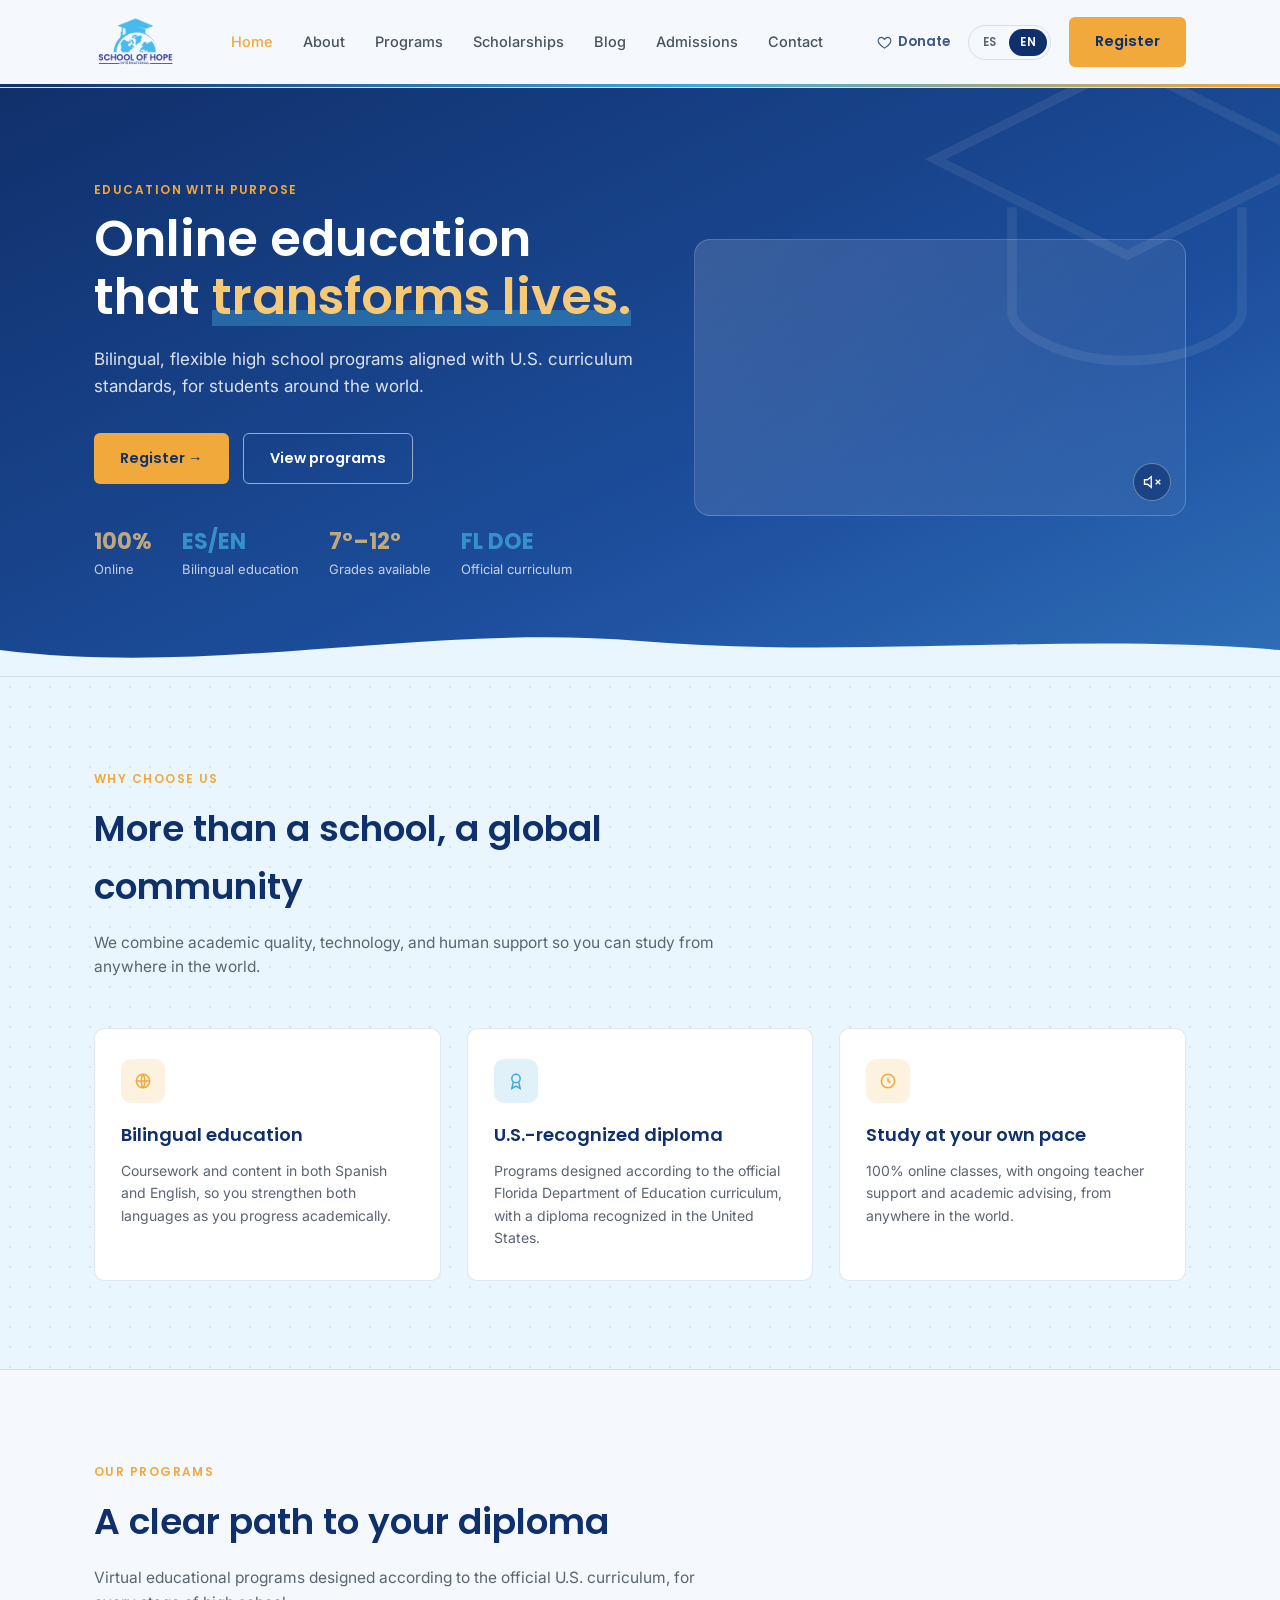
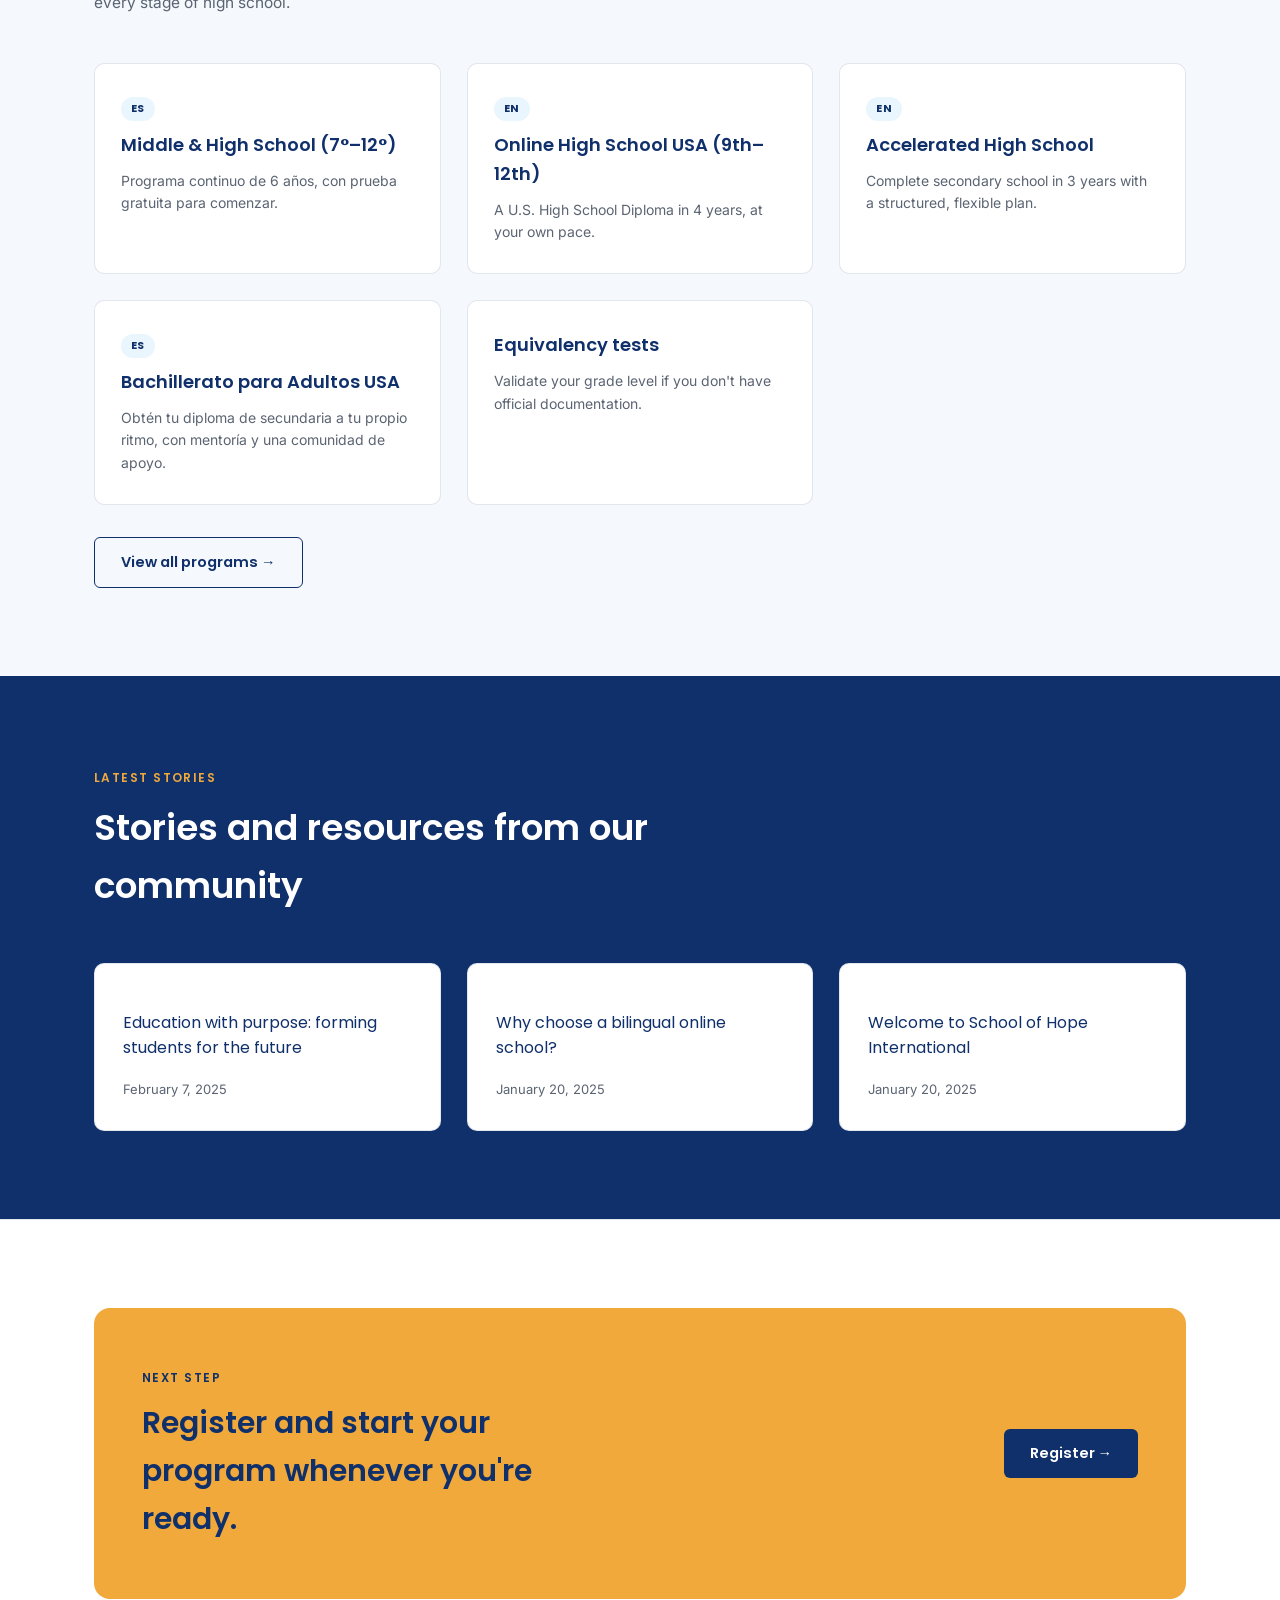
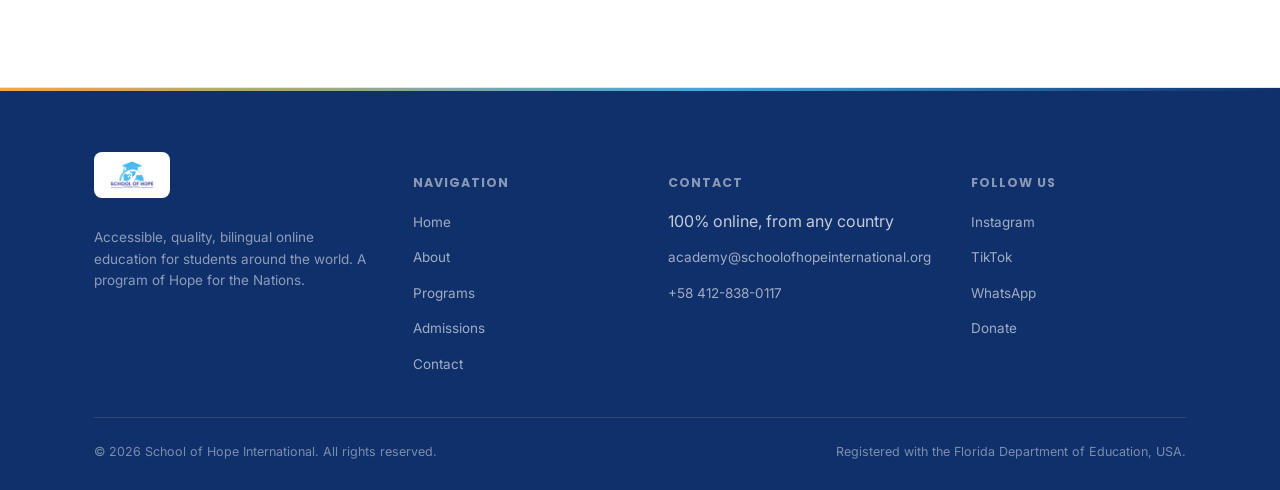
==== commit 47546190: "favicon, GA4 tag, becas, 404" ====
--- a/index.html
+++ b/index.html
@@ -4,16 +4,28 @@
 <meta charset="utf-8" />
 <meta name="viewport" content="width=device-width, initial-scale=1" />
 
-<!-- Google Analytics (GA4) — replace G-XXXXXXXXXX with your real Measurement ID -->
-<script async src="https://www.googletagmanager.com/gtag/js?id=G-XXXXXXXXXX"></script>
+<!-- Google Analytics (GA4) -->
+<script async src="https://www.googletagmanager.com/gtag/js?id=G-DV2L0M8P9F"></script>
 <script>
   window.dataLayer = window.dataLayer || [];
   function gtag(){dataLayer.push(arguments);}
   gtag("js", new Date());
-  gtag("config", "G-XXXXXXXXXX");
+  gtag("config", "G-DV2L0M8P9F");
 </script>
 <title>School of Hope International — Inicio</title>
 <meta name="description" content="School of Hope International: bachillerato online y bilingüe, registrado en el Departamento de Educación de Florida, para estudiantes de todo el mundo." />
+<meta property="og:type" content="website">
+<meta property="og:site_name" content="School of Hope International">
+<meta property="og:title" content="School of Hope International — Educación en línea que transforma vidas">
+<meta property="og:description" content="Programas de bachillerato bilingües y flexibles, alineados al currículo de Estados Unidos, para estudiantes de todo el mundo.">
+<meta property="og:url" content="https://schoolofhopeinternational.org/">
+<meta property="og:image" content="https://schoolofhopeinternational.org/assets/logo.png">
+<meta name="twitter:card" content="summary_large_image">
+<meta name="twitter:title" content="School of Hope International — Educación en línea que transforma vidas">
+<meta name="twitter:description" content="Programas de bachillerato bilingües y flexibles, alineados al currículo de Estados Unidos, para estudiantes de todo el mundo.">
+<meta name="twitter:image" content="https://schoolofhopeinternational.org/assets/logo.png">
+<link rel="icon" type="image/svg+xml" href="favicon.svg">
+<link rel="apple-touch-icon" href="assets/apple-touch-icon.png">
 <link rel="preconnect" href="https://fonts.googleapis.com">
 <link href="https://fonts.googleapis.com/css2?family=Inter:wght@400;500;600&family=Poppins:wght@500;600;700&display=swap" rel="stylesheet">
 <link rel="stylesheet" href="css/style.css">
--- a/css/style.css
+++ b/css/style.css
@@ -150,7 +150,7 @@
   justify-content: center;
 }
 
-.brand-logo { height: 38px; width: auto; display: block; }
+.brand-logo { height: 52px; width: auto; display: block; }
 
 .footer-logo-card {
   display: inline-flex;
@@ -810,9 +810,44 @@
   background: var(--sky-soft);
 }
 .blog-card-cover img { width: 100%; height: 100%; object-fit: cover; }
+
+.card-image {
+  aspect-ratio: 16/10;
+  margin: -30px -26px 20px;
+  border-radius: 10px 10px 0 0;
+  overflow: hidden;
+  background: var(--sky-soft);
+}
+.card-image img { width: 100%; height: 100%; object-fit: cover; display: block; }
 .blog-card h3 { font-size: 17px; margin-bottom: 8px; }
 .blog-card p { font-size: 14px; color: var(--ink-muted); margin-bottom: 0; }
 .blog-empty { text-align: center; padding: 60px 20px; color: var(--ink-muted); }
+
+/* ---------- LOADER (self-drawing graduation cap) ---------- */
+.loader {
+  display: flex;
+  flex-direction: column;
+  align-items: center;
+  justify-content: center;
+  gap: 14px;
+  padding: 60px 20px;
+  color: var(--ink-muted);
+}
+.loader-cap { width: 56px; height: 56px; color: var(--navy); }
+.loader-cap path {
+  stroke-dasharray: 1;
+  stroke-dashoffset: 1;
+  animation: loader-draw 2.2s ease-in-out infinite;
+}
+.loader-cap path:nth-child(2) { animation-delay: 0.25s; }
+.loader-text { font-family: var(--font-heading); font-size: 13px; letter-spacing: 0.02em; }
+
+@keyframes loader-draw {
+  0% { stroke-dashoffset: 1; }
+  40% { stroke-dashoffset: 0; }
+  60% { stroke-dashoffset: 0; }
+  100% { stroke-dashoffset: -1; }
+}
 
 .post-body { margin-top: 8px; max-width: 68ch; }
 .post-body p { font-size: 16.5px; line-height: 1.75; color: var(--ink); margin: 0 0 20px; }
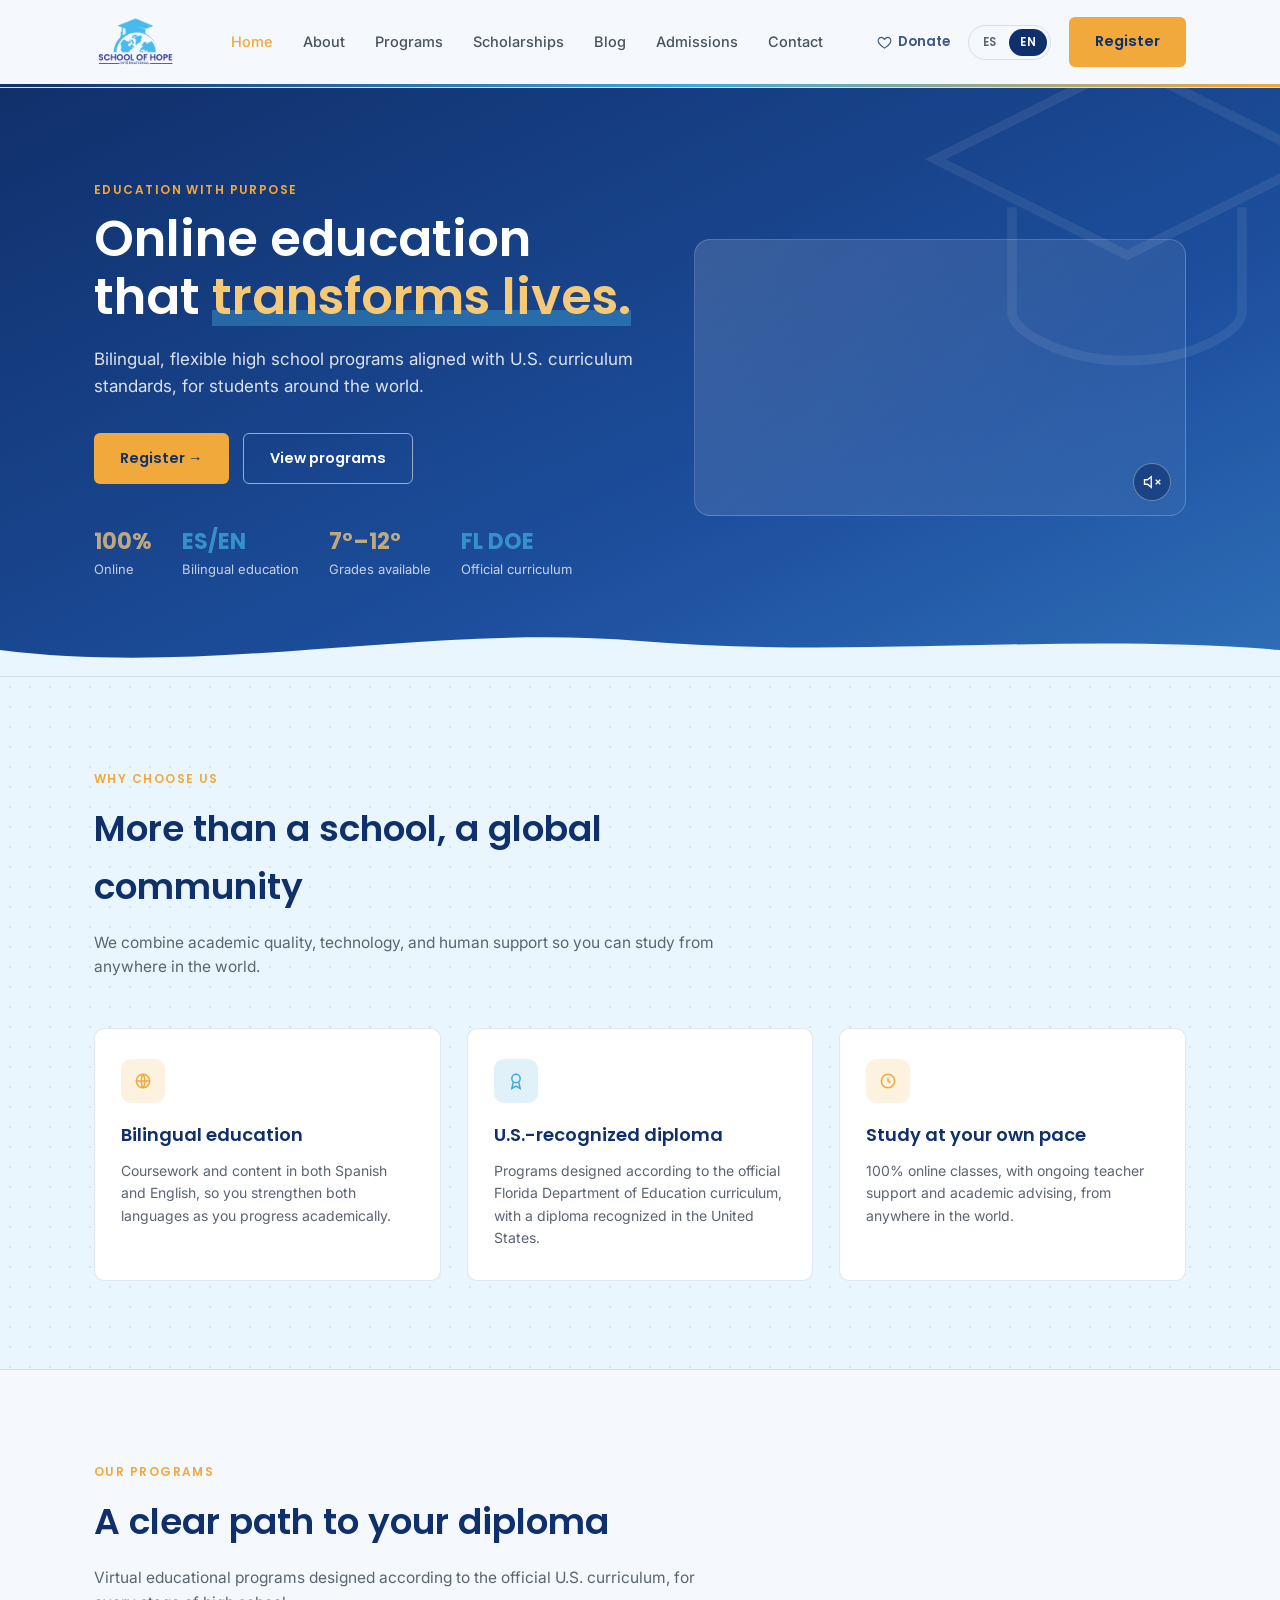
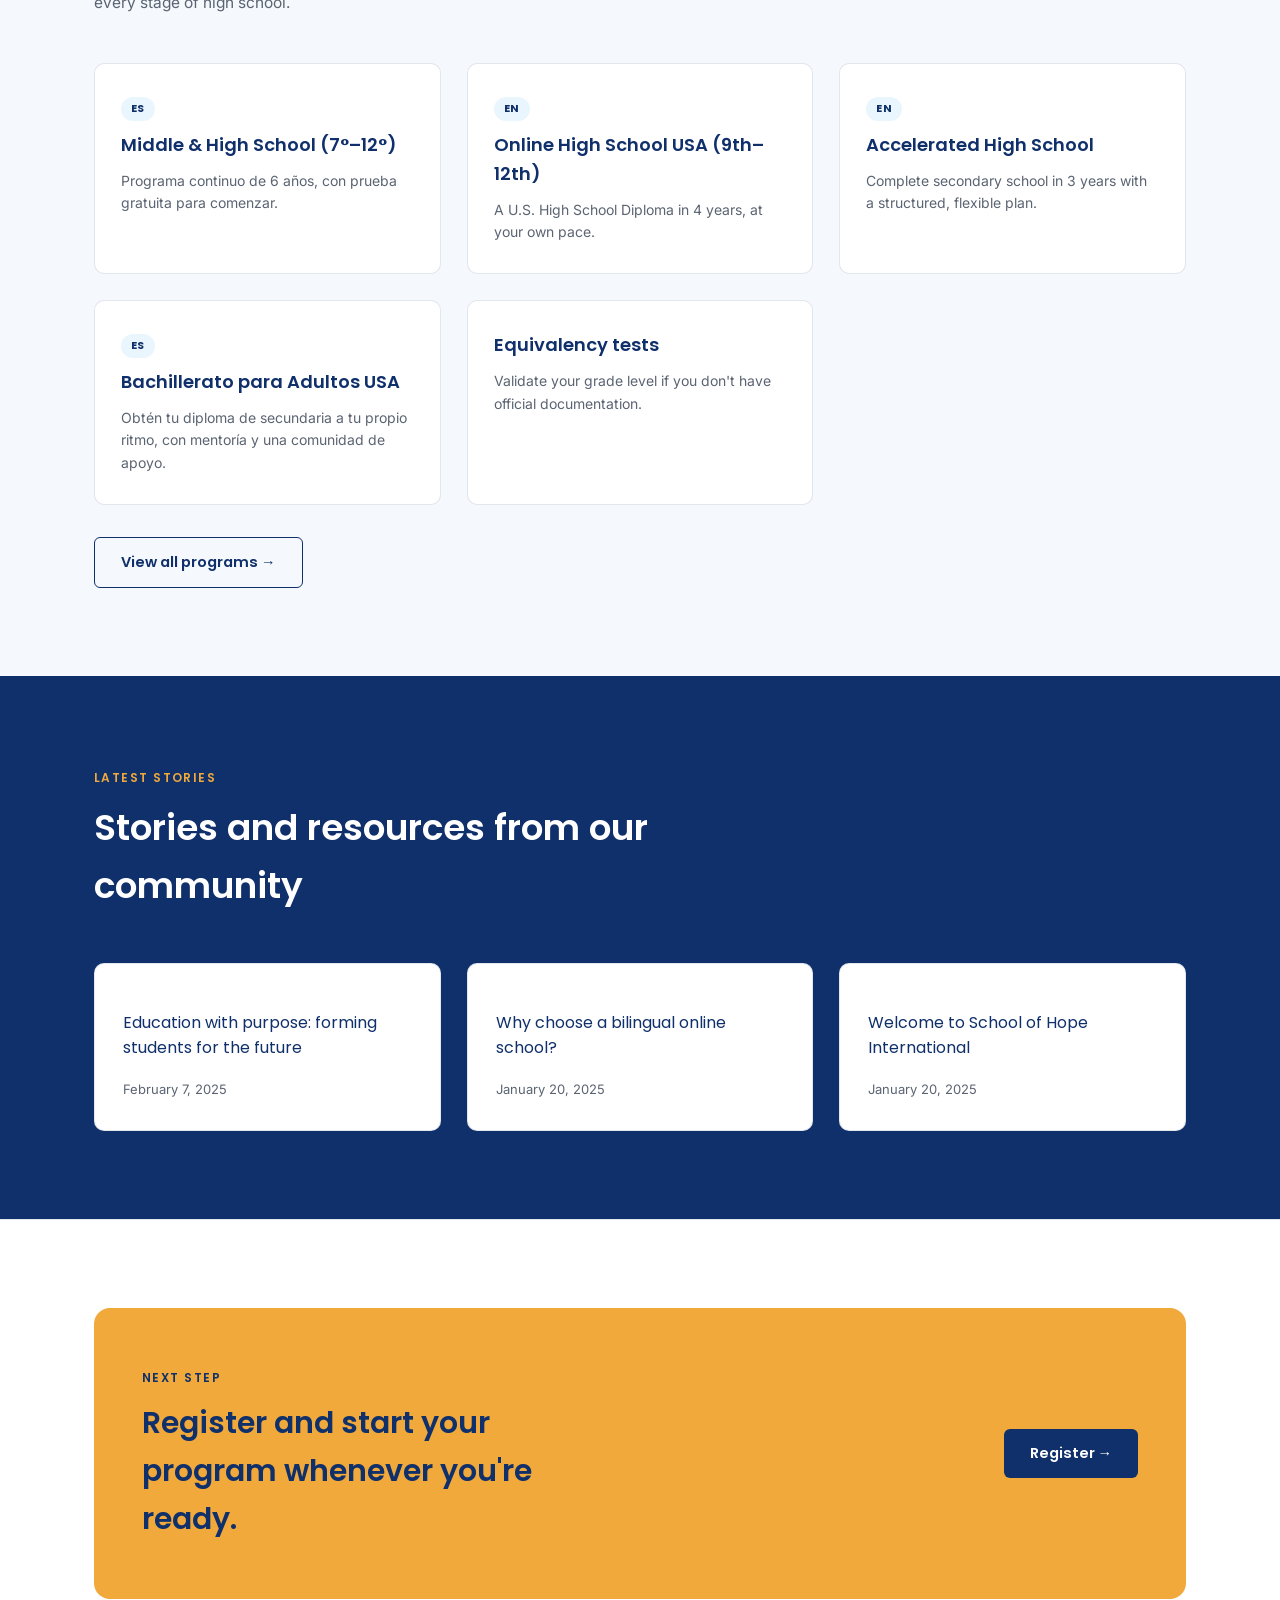
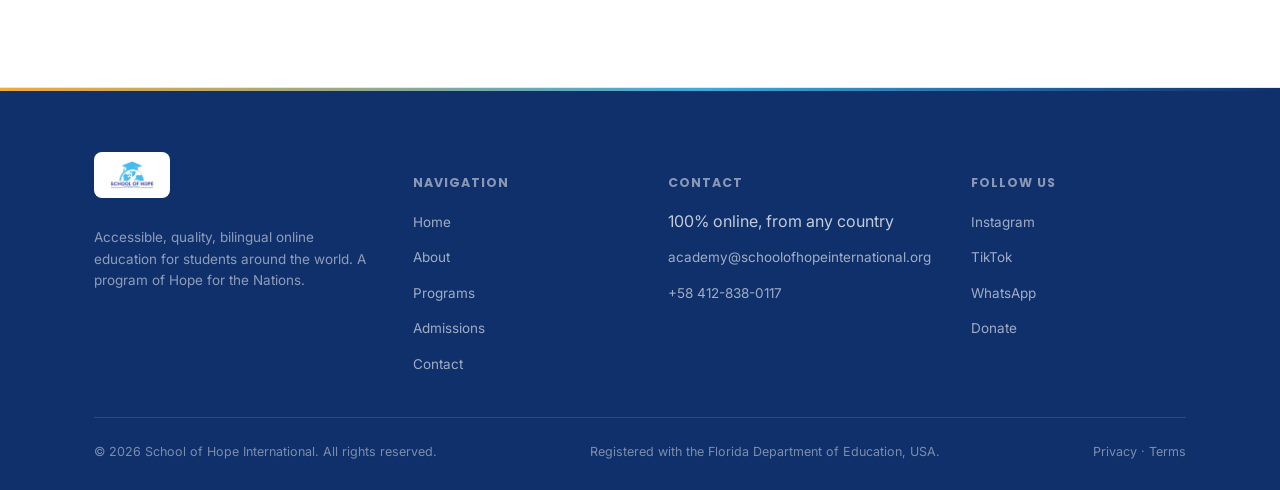
==== commit 9e3d2e3b: "privacy policy, term and conditions, sitemap" ====
--- a/index.html
+++ b/index.html
@@ -250,6 +250,7 @@
       <span data-lang="en" hidden>© 2026 School of Hope International. All rights reserved.</span>
       <span data-lang="es">Registrada en el Departamento de Educación de Florida, EE. UU.</span>
       <span data-lang="en" hidden>Registered with the Florida Department of Education, USA.</span>
+      <span><a href="privacidad.html"><span data-lang="es">Privacidad</span><span data-lang="en" hidden>Privacy</span></a> · <a href="terminos.html"><span data-lang="es">Términos</span><span data-lang="en" hidden>Terms</span></a></span>
     </div>
   </div>
 </footer>
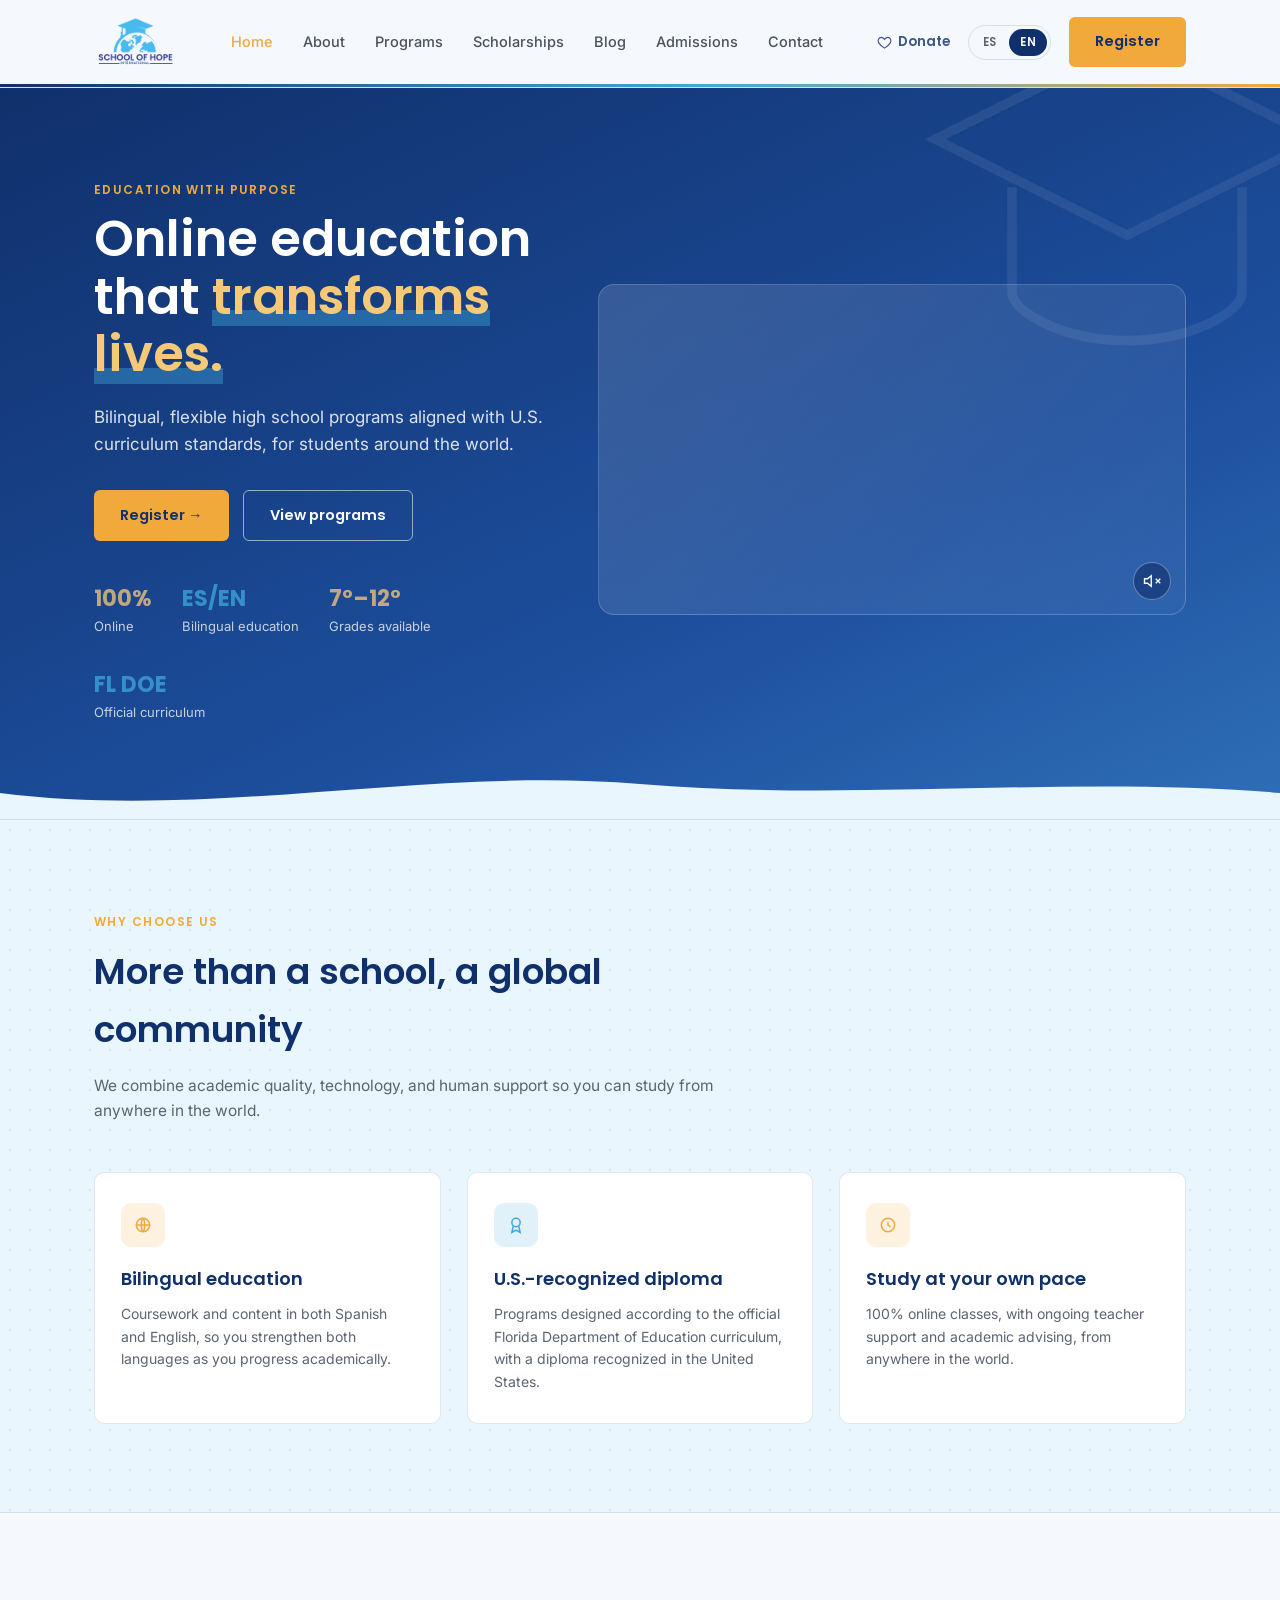
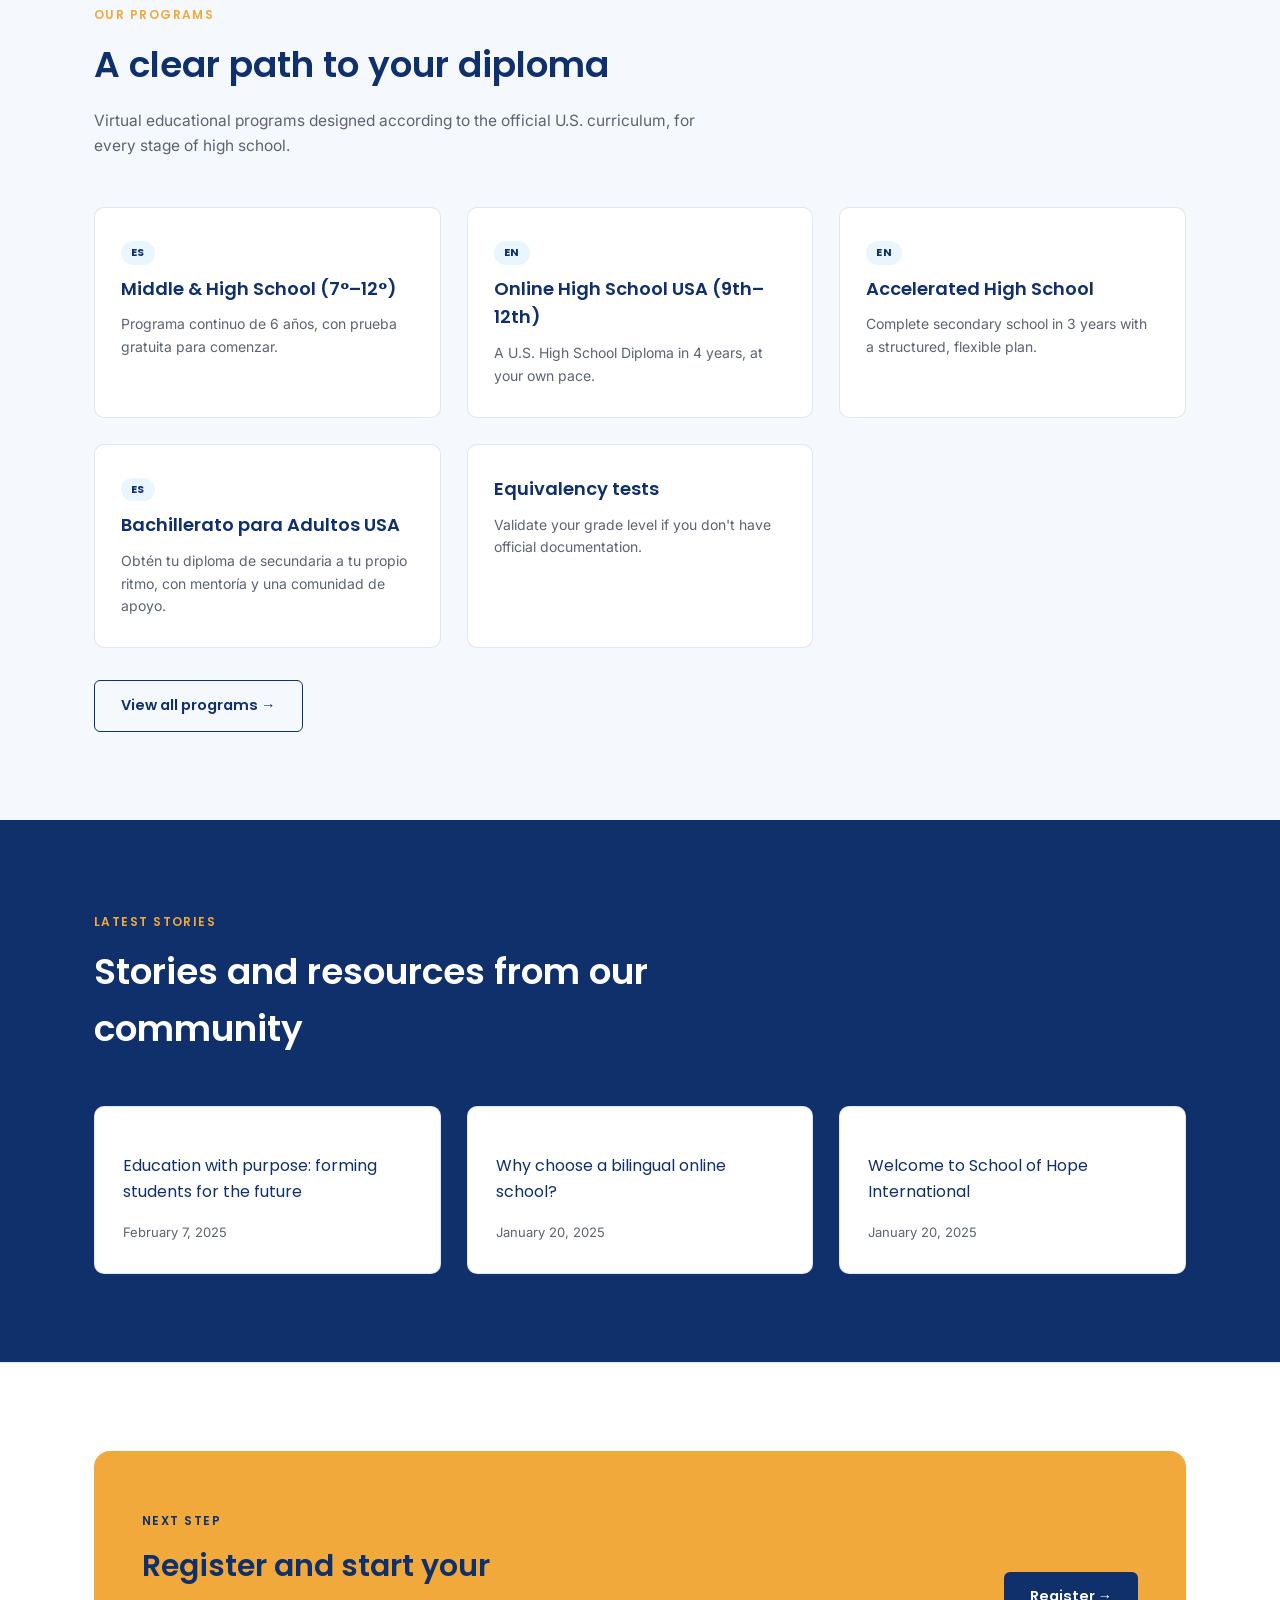
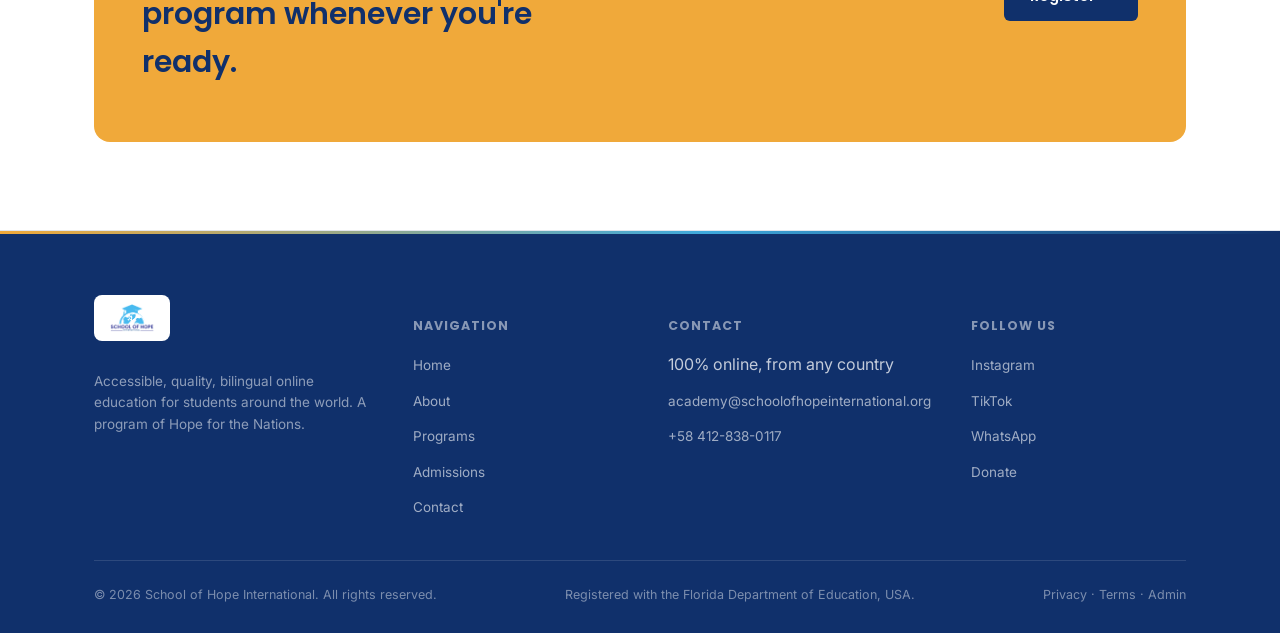
==== commit 53758369: "fixed button styles, addedcategories to post, admin login link" ====
--- a/index.html
+++ b/index.html
@@ -250,10 +250,11 @@
       <span data-lang="en" hidden>© 2026 School of Hope International. All rights reserved.</span>
       <span data-lang="es">Registrada en el Departamento de Educación de Florida, EE. UU.</span>
       <span data-lang="en" hidden>Registered with the Florida Department of Education, USA.</span>
-      <span><a href="privacidad.html"><span data-lang="es">Privacidad</span><span data-lang="en" hidden>Privacy</span></a> · <a href="terminos.html"><span data-lang="es">Términos</span><span data-lang="en" hidden>Terms</span></a></span>
+      <span><a href="privacidad.html"><span data-lang="es">Privacidad</span><span data-lang="en" hidden>Privacy</span></a> · <a href="terminos.html"><span data-lang="es">Términos</span><span data-lang="en" hidden>Terms</span></a> · <a href="admin/index.html">Admin</a></span>
     </div>
   </div>
 </footer>
 <script src="js/script.js?v=2"></script>
+<script src="js/popup.js?v=1"></script>
 </body>
 </html>
--- a/css/style.css
+++ b/css/style.css
@@ -75,6 +75,7 @@
   font-size: 14.5px;
   padding: 13px 26px;
   border-radius: 6px;
+  cursor: pointer;
   transition: transform 0.15s ease, box-shadow 0.15s ease;
 }
 
@@ -278,8 +279,8 @@
   position: relative;
   z-index: 1;
   display: grid;
-  grid-template-columns: 1.05fr 0.95fr;
-  gap: 56px;
+  grid-template-columns: 0.9fr 1.15fr;
+  gap: 44px;
   align-items: center;
 }
 
@@ -892,3 +893,81 @@
 .ql-editor { min-height: 220px; font-family: var(--font-body); font-size: 14.5px; }
 .ql-toolbar.ql-snow { border-radius: 6px 6px 0 0; border-color: var(--line); }
 .ql-container.ql-snow { border-radius: 0 0 6px 6px; border-color: var(--line); font-family: var(--font-body); }
+
+.promo-popup-overlay {
+  position: fixed;
+  inset: 0;
+  background: rgba(10, 20, 40, 0.6);
+  display: flex;
+  align-items: center;
+  justify-content: center;
+  padding: 20px;
+  z-index: 1000;
+  opacity: 0;
+  transition: opacity 0.2s ease;
+}
+.promo-popup-overlay.is-open { opacity: 1; }
+.promo-popup {
+  position: relative;
+  background: #fff;
+  border-radius: 16px;
+  max-width: 380px;
+  width: 100%;
+  max-height: 90vh;
+  overflow-y: auto;
+  box-shadow: 0 20px 60px rgba(0, 0, 0, 0.3);
+  transform: translateY(12px) scale(0.97);
+  transition: transform 0.2s ease;
+}
+.promo-popup-overlay.is-open .promo-popup { transform: translateY(0) scale(1); }
+.promo-popup-close {
+  position: absolute;
+  top: 10px;
+  right: 10px;
+  width: 32px;
+  height: 32px;
+  border-radius: 50%;
+  border: none;
+  background: rgba(255, 255, 255, 0.9);
+  color: var(--navy);
+  font-size: 22px;
+  line-height: 1;
+  cursor: pointer;
+  display: flex;
+  align-items: center;
+  justify-content: center;
+  z-index: 1;
+}
+.promo-popup-image { display: block; width: 100%; height: auto; border-radius: 16px 16px 0 0; }
+.promo-popup-actions {
+  display: flex;
+  gap: 10px;
+  padding: 18px;
+}
+.promo-popup-actions .btn { flex: 1; text-align: center; justify-content: center; }
+@media (max-width: 480px) {
+  .promo-popup-actions { flex-direction: column; }
+}
+
+.password-field { position: relative; display: flex; }
+.password-field input { flex: 1; padding-right: 42px; }
+.password-toggle {
+  position: absolute;
+  right: 4px;
+  top: 50%;
+  transform: translateY(-50%);
+  width: 32px;
+  height: 32px;
+  border: none;
+  background: none;
+  color: var(--ink-muted);
+  cursor: pointer;
+  display: flex;
+  align-items: center;
+  justify-content: center;
+  border-radius: 6px;
+}
+.password-toggle:hover { background: var(--paper-card); color: var(--navy); }
+.password-toggle .icon-eye-off { display: none; }
+.password-toggle.is-visible .icon-eye-open { display: none; }
+.password-toggle.is-visible .icon-eye-off { display: block; }
